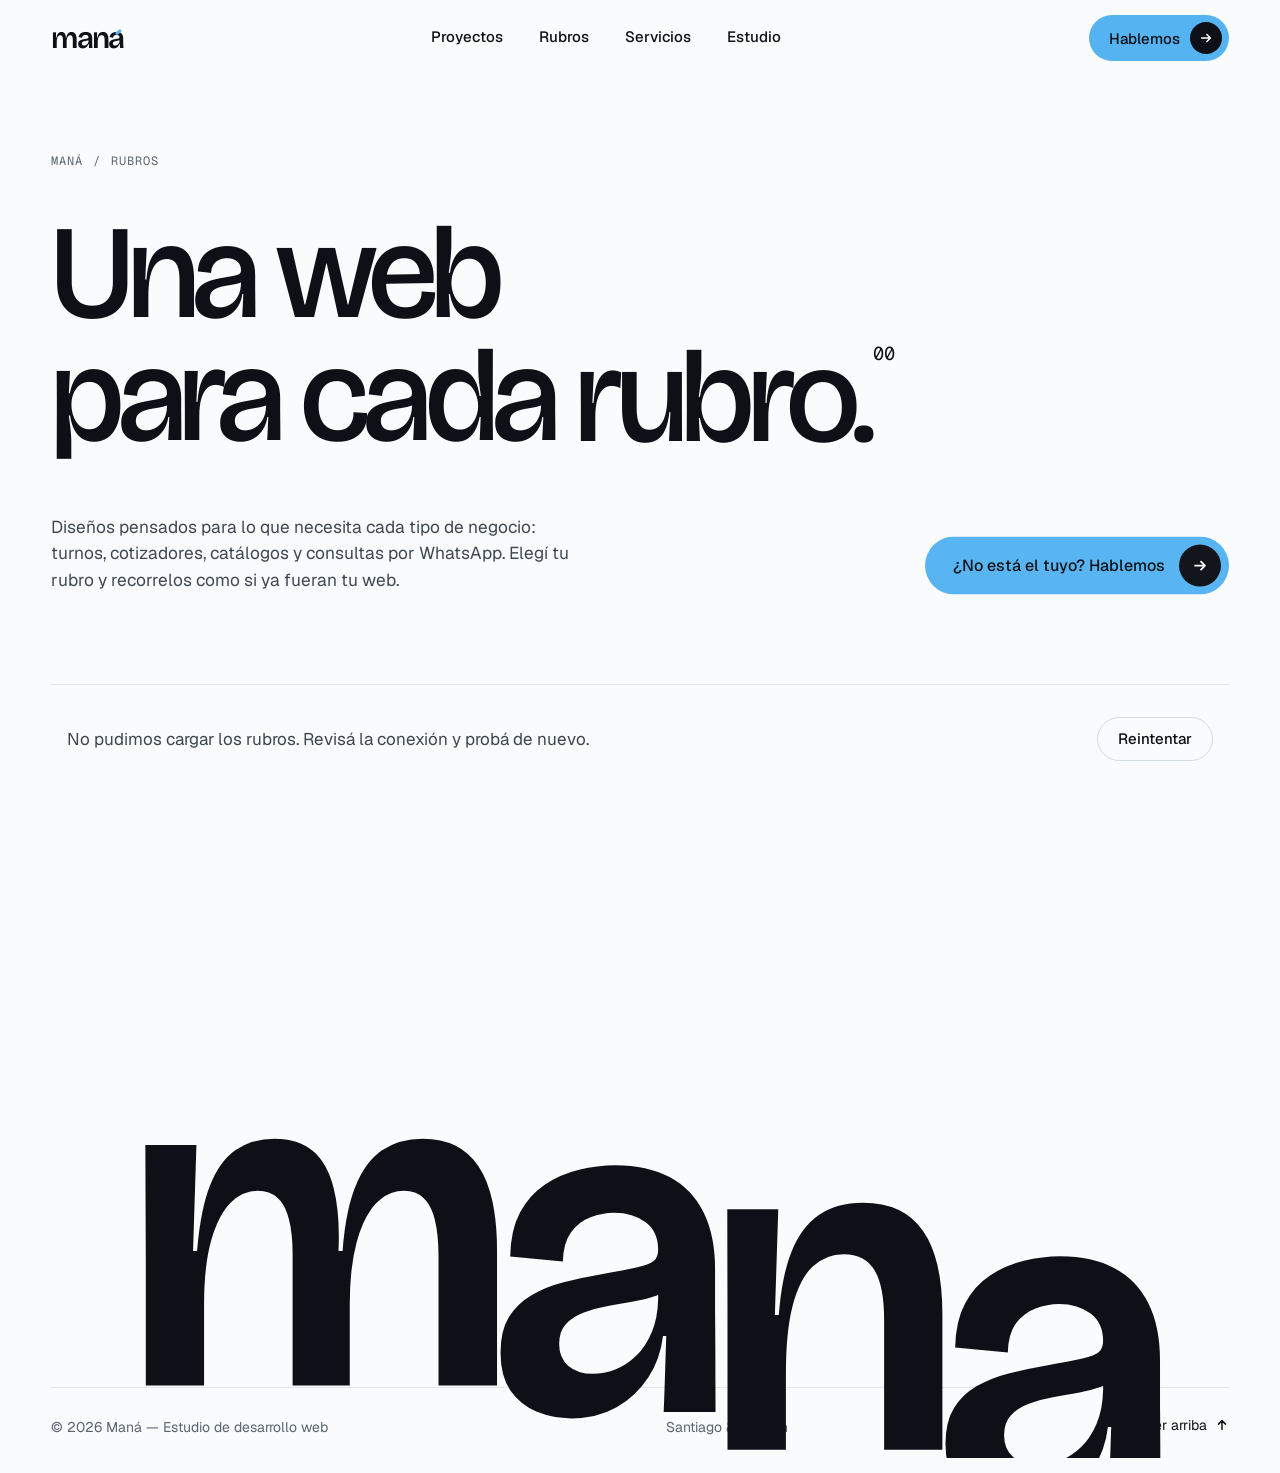
==== rubros/index.html @ 5ac05312 "Rubros: los diseños de Radar por rubro, en la home y con un link para cada cliente La sección Rubros" ====
<!DOCTYPE html>
<html lang="es">
<head>
<meta charset="utf-8">
<meta name="viewport" content="width=device-width, initial-scale=1">
<title>Una web para cada rubro — Maná</title>
<meta name="description" content="Diseños de web pensados para cada tipo de negocio: elegí tu rubro y recorrelos como si ya fueran tu web.">
<meta name="theme-color" content="#FAFBFC">
<meta property="og:title" content="Una web para cada rubro — Maná">
<meta property="og:description" content="Diseños pensados para cada tipo de negocio. Elegí tu rubro y recorrelos como si ya fueran tu web.">
<meta property="og:type" content="website">
<meta property="og:locale" content="es_AR">
<link rel="icon" href="/favicon.svg" type="image/svg+xml">
<link rel="preload" href="/assets/fonts/bricolage-grotesque-latin.woff2" as="font" type="font/woff2" crossorigin>
<link rel="preload" href="/assets/fonts/geist-latin.woff2" as="font" type="font/woff2" crossorigin>
<link rel="preconnect" href="https://radar-panel-sandy.vercel.app" crossorigin>
<link rel="stylesheet" href="/assets/css/styles.css">
<script src="/assets/js/gsap.min.js" defer></script>
<script src="/assets/js/ScrollTrigger.min.js" defer></script>
<script src="/assets/js/motion.min.js" defer></script>
<script src="/assets/js/main.js" defer></script>
<script type="module" src="/assets/js/rubros.js"></script>
</head>
<body>
<div id="top" class="mana" data-mana-root="" style="--mana: #56B3F2; position: relative; background: #FAFBFC; color: #0D1117; font-family: 'Geist', ui-sans-serif, system-ui, -apple-system, 'Segoe UI', sans-serif; overflow-x: clip">

<header style="position: sticky; top: 0; z-index: 40; background: rgba(250, 251, 252, 0.84); backdrop-filter: saturate(1.6) blur(16px); -webkit-backdrop-filter: saturate(1.6) blur(16px)">
<div class="wrap" style="display: flex; align-items: center; justify-content: space-between; gap: 24px; height: 76px">
<a href="/" aria-label="Maná, ir al inicio" data-g="nav" class="d" style="display: inline-block; font-size: 30px; font-weight: 600; letter-spacing: -0.055em; line-height: 1">man<span class="acc-a">a<span class="acc" data-g="acc" aria-hidden="true"></span></span></a>
<nav aria-label="Principal" class="nav-links" data-g="nav" style="font-size: 15px; font-weight: 500">
<a class="ulink" href="/#proyectos">Proyectos</a>
<a class="ulink" href="/rubros/" aria-current="page">Rubros</a>
<a class="ulink" href="/#servicios">Servicios</a>
<a class="ulink" href="/#estudio">Estudio</a>
</nav>
<a href="/#contacto" class="btn" data-g="nav" style="display: inline-flex; align-items: center; gap: 10px; height: 46px; padding: 0 7px 0 20px; border-radius: 999px; background: var(--mana); color: #0D1117; font-size: 15px; font-weight: 500">Hablemos<span class="bi" style="width: 32px; height: 32px; border-radius: 50%; background: #0D1117; color: #FFFFFF; display: grid; place-items: center"><svg width="14" height="14" viewBox="0 0 16 16" fill="none" aria-hidden="true"><path d="M3 8h10M9 4l4 4-4 4" stroke="currentColor" stroke-width="1.7" stroke-linecap="round" stroke-linejoin="round"></path></svg></span></a>
</div>
<div class="progress" data-m="progress" style="position: absolute; left: 0; right: 0; bottom: 0; height: 2px; background: var(--mana)"></div>
</header>

<main>

<section class="wrap rh" data-rubros="index" style="padding-bottom: clamp(96px, 11vw, 176px)">
<div class="rh-top mono" data-g="fade">
<p class="crumbs"><a href="/">Maná</a><span aria-hidden="true">/</span><span>Rubros</span></p>
<span data-rubros-total></span>
</div>
<h1 class="d rh-title">
<span class="rh-line"><span class="mask"><span data-g="word" style="display: inline-block">Una</span></span> <span class="mask"><span data-g="word" style="display: inline-block">web</span></span></span>
<span class="rh-line"><span class="mask"><span data-g="word" style="display: inline-block">para</span></span> <span class="mask"><span data-g="word" style="display: inline-block">cada</span></span> <span class="mask"><span data-g="word" style="display: inline-block">rubro.<sup class="mono" data-rubros-count style="font-size: 0.14em; letter-spacing: 0; font-weight: 400; vertical-align: top; margin-left: 0.2em; position: relative; top: 0.5em">00</sup></span></span></span>
</h1>
<div class="rh-foot">
<p class="rh-lead" data-g="fade">Diseños pensados para lo que necesita cada tipo de negocio: turnos, cotizadores, catálogos y consultas por WhatsApp. Elegí tu rubro y recorrelos como si ya fueran tu web.</p>
<div class="rh-ctas" data-g="fade">
<a href="/#contacto" class="btn" data-m="magnet" style="display: inline-flex; align-items: center; gap: 14px; height: 58px; padding: 0 8px 0 28px; border-radius: 999px; background: var(--mana); color: #0D1117; font-size: 16px; font-weight: 500">¿No está el tuyo? Hablemos<span class="bi" style="width: 42px; height: 42px; border-radius: 50%; background: #0D1117; color: #FFFFFF; display: grid; place-items: center"><svg width="16" height="16" viewBox="0 0 16 16" fill="none" aria-hidden="true"><path d="M3 8h10M9 4l4 4-4 4" stroke="currentColor" stroke-width="1.7" stroke-linecap="round" stroke-linejoin="round"></path></svg></span></a>
</div>
</div>
<div data-rubros-groups style="margin-top: clamp(64px, 7vw, 112px)">
<ol class="rb-list">
<li class="rb-skel" aria-hidden="true"></li>
<li class="rb-skel" aria-hidden="true"></li>
<li class="rb-skel" aria-hidden="true"></li>
</ol>
</div>
<noscript><p style="margin: 24px 0 0; color: #3D4550">Activá JavaScript para ver los diseños por rubro.</p></noscript>
</section>

</main>

<footer style="padding-top: clamp(40px, 5vw, 80px)">
<div class="wrap">
<div data-g="foot" aria-hidden="true" class="d" style="display: flex; justify-content: center; font-size: clamp(120px, 36vw, 560px); font-weight: 600; line-height: 0.78; letter-spacing: -0.05em; color: #0D1117">
<span class="mask"><span data-g="fl" style="display: inline-block">m</span></span>
<span class="mask"><span data-g="fl" style="display: inline-block">a</span></span>
<span class="mask"><span data-g="fl" style="display: inline-block">n</span></span>
<span class="mask"><span data-g="fl" class="acc-a">a<span class="acc" data-g="facc"></span></span></span>
</div>
<div style="display: flex; flex-wrap: wrap; align-items: center; justify-content: space-between; gap: 16px 32px; margin-top: clamp(20px, 2.4vw, 36px); padding: 28px 0 36px; border-top: 1px solid #E3E7EC; font-size: 14px; color: #5A6472">
<span>© 2026 Maná — Estudio de desarrollo web</span>
<span>Santiago &amp; Damián</span>
<a href="#top" class="ulink" style="display: inline-flex; align-items: center; gap: 8px; color: #0D1117">Volver arriba<svg width="14" height="14" viewBox="0 0 16 16" fill="none" aria-hidden="true"><path d="M8 13V3M4 7l4-4 4 4" stroke="currentColor" stroke-width="1.7" stroke-linecap="round" stroke-linejoin="round"></path></svg></a>
</div>
</div>
</footer>

<div class="cursor" data-m="cursor" aria-hidden="true"><div class="blob" data-m="blob"><span class="mono cursor-label" data-m="cursor-label" style="font-size: 12px; font-weight: 500; letter-spacing: 0.08em; text-transform: uppercase; color: #0D1117">Ver</span></div></div>

</div>
</body>
</html>
---- assets/css/styles.css ----
/* ---------- Fonts (latin subsets, self-hosted) ---------- */
@font-face {
  font-family: 'Bricolage Grotesque';
  font-style: normal;
  font-weight: 400 700;
  font-stretch: 100%;
  font-display: swap;
  src: url("/assets/fonts/bricolage-grotesque-latin.woff2") format('woff2');
  unicode-range: U+0000-00FF, U+0131, U+0152-0153, U+02BB-02BC, U+02C6, U+02DA, U+02DC, U+0304, U+0308, U+0329, U+2000-206F, U+20AC, U+2122, U+2191, U+2193, U+2212, U+2215, U+FEFF, U+FFFD;
}
@font-face {
  font-family: 'Geist';
  font-style: normal;
  font-weight: 400 600;
  font-display: swap;
  src: url("/assets/fonts/geist-latin.woff2") format('woff2');
  unicode-range: U+0000-00FF, U+0131, U+0152-0153, U+02BB-02BC, U+02C6, U+02DA, U+02DC, U+0304, U+0308, U+0329, U+2000-206F, U+20AC, U+2122, U+2191, U+2193, U+2212, U+2215, U+FEFF, U+FFFD;
}
@font-face {
  font-family: 'Geist Mono';
  font-style: normal;
  font-weight: 400 500;
  font-display: swap;
  src: url("/assets/fonts/geist-mono-latin.woff2") format('woff2');
  unicode-range: U+0000-00FF, U+0131, U+0152-0153, U+02BB-02BC, U+02C6, U+02DA, U+02DC, U+0304, U+0308, U+0329, U+2000-206F, U+20AC, U+2122, U+2191, U+2193, U+2212, U+2215, U+FEFF, U+FFFD;
}

/* ---------- Base ---------- */
html{scroll-behavior:smooth;scroll-padding-top:76px}
body{margin:0;background:#FAFBFC}
.mana{-webkit-font-smoothing:antialiased;-moz-osx-font-smoothing:grayscale;text-rendering:optimizeLegibility}
.mana *{box-sizing:border-box}
.mana ::selection{background:var(--mana);color:#0D1117}
a{color:#0D1117;text-decoration:none}
a:hover{color:#0D1117}
.mana a:focus-visible,.mana button:focus-visible{outline:2px solid #0D1117;outline-offset:4px;border-radius:6px}
.d{font-family:"Bricolage Grotesque",ui-sans-serif,system-ui,-apple-system,"Segoe UI",sans-serif;font-optical-sizing:auto}
.mono{font-family:"Geist Mono",ui-monospace,SFMono-Regular,Menlo,Consolas,monospace}
.wrap{width:100%;max-width:1360px;margin-inline:auto;padding-inline:clamp(20px,4vw,56px)}
.mask{display:inline-block;overflow:hidden;vertical-align:top;padding:.12em .04em .22em;margin:-.12em -.04em -.22em}
.acc-a{position:relative;display:inline-block}
.acc{position:absolute;left:.2em;top:.07em;width:.11em;height:.24em;border-radius:.05em;background:var(--mana);transform:rotate(38deg);transform-origin:50% 100%}
.nav-links{display:flex;align-items:center;gap:36px}
.ulink{background-image:linear-gradient(currentColor,currentColor);background-size:0% 1px;background-position:0 100%;background-repeat:no-repeat;padding-bottom:3px;transition:background-size .6s cubic-bezier(.16,1,.3,1)}
.ulink:hover{background-size:100% 1px}
.btn .bi{transition:transform .6s cubic-bezier(.16,1,.3,1)}
.btn:hover .bi{transform:rotate(-45deg)}
.work{display:grid;grid-template-columns:minmax(0,1fr);gap:64px 32px;align-items:start}
.ar-wide{aspect-ratio:4/3}
.ar-43{aspect-ratio:4/3}
.ar-45{aspect-ratio:4/5}
.card .arrow{transition:background-color .35s ease,border-color .35s ease}
.card:hover .arrow{background:var(--mana);border-color:var(--mana)}
.svc{transition:background-color .45s ease}
.svc:hover{background:color-mix(in oklch,var(--mana) 12%,#FFFFFF)}
.cursor{position:fixed;left:0;top:0;width:0;height:0;z-index:60;pointer-events:none;opacity:0}
.blob{position:absolute;left:-44px;top:-44px;width:88px;height:88px;border-radius:50%;background:var(--mana);display:grid;place-items:center;transform:scale(.16)}
.cursor-label{opacity:0}
.progress{transform:scaleX(0);transform-origin:0 50%}
.tilt-wrap{perspective:1100px}

/* ---------- Projects carousel ---------- */
.reel{--h:clamp(220px,26vw,380px);--gap:clamp(16px,2vw,28px);--edge:clamp(20px,4vw,56px);position:relative;overflow-x:auto;overscroll-behavior-x:contain;scroll-snap-type:x mandatory;scrollbar-width:none;-webkit-overflow-scrolling:touch}
.reel::-webkit-scrollbar{display:none}
.reel-track{display:flex;gap:var(--gap);width:max-content;padding-inline:var(--edge)}
.reel-item{flex:none;display:block;width:calc(var(--h) * 4 / 3);color:#0D1117;scroll-snap-align:start;scroll-margin-inline:var(--edge);-webkit-user-drag:none;user-select:none}
.reel-item[data-tall]{width:calc(var(--h) * 4 / 5)}
.reel-media{position:relative;overflow:hidden;height:var(--h);width:100%;border-radius:18px;container-type:inline-size}
.reel.is-live{overflow:hidden;scroll-snap-type:none;cursor:grab;touch-action:pan-y;-webkit-mask-image:linear-gradient(90deg,transparent 0,#000 var(--edge),#000 calc(100% - var(--edge)),transparent 100%);mask-image:linear-gradient(90deg,transparent 0,#000 var(--edge),#000 calc(100% - var(--edge)),transparent 100%)}
.reel.is-live .reel-track{padding-inline:0;will-change:transform}
.reel.is-dragging{cursor:grabbing}
.reel.is-dragging .reel-item{pointer-events:none}
.reel-btn{flex:none;width:48px;height:48px;padding:0;border-radius:50%;border:1px solid #D5DBE2;background:transparent;color:#0D1117;display:grid;place-items:center;cursor:pointer;transition:background-color .35s ease,border-color .35s ease}
.reel-btn:hover{background:var(--mana);border-color:var(--mana)}

/* ---------- Rubros: shared ---------- */
.lbl{margin:0;font-size:12px;letter-spacing:.08em;text-transform:uppercase;color:#5A6472}
.pill-btn{display:inline-flex;align-items:center;justify-content:center;gap:10px;height:44px;padding:0 20px;border-radius:999px;border:1px solid #D5DBE2;background:transparent;color:#0D1117;font:500 15px/1 'Geist',ui-sans-serif,system-ui,sans-serif;cursor:pointer;transition:background-color .35s ease,border-color .35s ease}
.pill-btn:hover{background:var(--mana);border-color:var(--mana)}
.sk{display:inline-block;height:.78em;border-radius:.14em;vertical-align:middle;background:linear-gradient(90deg,#EDF0F4 0,#F7F8FA 50%,#EDF0F4 100%);background-size:200% 100%;animation:shimmer 1.4s linear infinite}
@keyframes shimmer{to{background-position:-200% 0}}
@keyframes spin{to{transform:rotate(360deg)}}
@keyframes blink{50%{opacity:.35}}

/* Mini mockup of a template, drawn in its colors */
.mk{position:relative;container-type:inline-size;aspect-ratio:4/3;overflow:hidden;border-radius:14px;background:color-mix(in oklch,var(--mk-c) 18%,#FFFFFF)}
.mk s,.mk em,.mk u,.mk i,.mk b{display:block;text-decoration:none;font-style:normal}
.mk-win{position:absolute;left:7%;right:7%;top:9%;bottom:0;display:flex;flex-direction:column;overflow:hidden;background:#FFFFFF;border-radius:2.4cqw 2.4cqw 0 0;box-shadow:0 3cqw 8cqw -3cqw rgba(13,17,23,.28)}
.mk-bar{flex:none;display:flex;align-items:center;gap:1.1cqw;height:5cqw;padding:0 2.6cqw;border-bottom:1px solid #EEF1F4}
.mk-bar i{width:1.2cqw;height:1.2cqw;border-radius:50%;background:#E3E7EC}
.mk-nav{flex:none;display:flex;align-items:center;gap:2.2cqw;padding:2.4cqw 4cqw}
.mk-nav b{width:3cqw;height:3cqw;border-radius:.8cqw;background:var(--mk-c)}
.mk-nav s{width:6cqw;height:.9cqw;border-radius:1cqw;background:#E3E7EC}
.mk-nav b+s{margin-left:auto}
.mk-nav em{width:10cqw;height:3.4cqw;border-radius:3cqw;background:var(--mk-k)}
.mk-hero{position:relative;flex:1;min-height:0;display:flex;flex-direction:column;justify-content:center;gap:1.6cqw;margin:0 4cqw;padding:4cqw;border-radius:2cqw;overflow:hidden}
.mk-hero strong{display:-webkit-box;-webkit-line-clamp:2;-webkit-box-orient:vertical;overflow:hidden;max-width:88%;font-size:6.2cqw;line-height:1;font-weight:500;letter-spacing:-.045em}
.mk-hero u{width:9cqw;height:.9cqw;border-radius:1cqw;background:var(--mk-c)}
.mk-hero s{width:70%;height:.9cqw;border-radius:1cqw;background:#E6EAEF}
.mk-hero s.w6{width:52%}
.mk-hero em{width:16cqw;height:3.8cqw;margin-top:1cqw;border-radius:3cqw;background:var(--mk-c)}
.mk-split{flex-direction:row;align-items:stretch;gap:3cqw;padding:0 0 3cqw}
.mk-split .mk-copy{flex:1.1;display:flex;flex-direction:column;justify-content:center;gap:1.6cqw;min-width:0}
.mk-split strong{color:#0D1117;max-width:100%}
.mk-pic{position:relative;flex:1;overflow:hidden;border-radius:1.6cqw;background:linear-gradient(160deg,color-mix(in oklch,var(--mk-c) 50%,#FFFFFF),var(--mk-c))}
.mk-pic i{position:absolute;bottom:0;border-radius:.6cqw .6cqw 0 0;background:rgba(255,255,255,.38)}
.mk-pic i:nth-child(1){left:12%;width:26%;height:55%}
.mk-pic i:nth-child(2){left:44%;width:30%;height:78%;background:rgba(255,255,255,.55)}
.mk-pic i:nth-child(3){left:auto;right:12%;top:14%;bottom:auto;width:5cqw;height:5cqw;border-radius:50%;background:#FFFFFF}
.mk-bold{align-items:center;text-align:center;background:var(--mk-c);color:var(--mk-on)}
.mk-bold u{background:var(--mk-on);opacity:.45}
.mk-pills{display:flex;gap:1.4cqw}
.mk-bold .mk-pills em{background:var(--mk-on)}
.mk-bold .mk-pills em.ghost{background:transparent;box-shadow:inset 0 0 0 .3cqw var(--mk-on);opacity:.6}
.mk-dark{background:var(--mk-k);color:#FFFFFF}
.mk-dark s{background:rgba(255,255,255,.2)}
.mk-dark .mk-orb{position:absolute;right:-8%;top:-34%;width:46%;aspect-ratio:1/1;border-radius:50%;border:1.6cqw solid var(--mk-c);opacity:.75;background:transparent}
.mk-row{flex:none;display:grid;grid-template-columns:repeat(3,minmax(0,1fr));gap:2cqw;height:13cqw;padding:2.6cqw 4cqw 0}
.mk-row span{border-radius:1.4cqw 1.4cqw 0 0;background:#F1F3F6}
.mk-cards span{background:color-mix(in oklch,var(--mk-c) 14%,#FFFFFF)}

/* Rubro rows (home, /rubros/ and "otros rubros") */
.rb-head{display:flex;flex-wrap:wrap;justify-content:space-between;align-items:flex-end;gap:28px 48px;margin-bottom:clamp(40px,5vw,72px)}
.chips{display:flex;flex-wrap:wrap;gap:10px}
.chips[hidden]{display:none}
.chip{display:inline-flex;align-items:center;gap:10px;height:40px;padding:0 7px 0 16px;border-radius:999px;border:1px solid #D5DBE2;background:transparent;color:#0D1117;font:500 14px/1 'Geist',ui-sans-serif,system-ui,sans-serif;cursor:pointer;transition:background-color .35s ease,border-color .35s ease,color .35s ease}
.chip span{display:grid;place-items:center;min-width:26px;height:26px;padding:0 7px;border-radius:999px;background:#EDF0F4;font-size:11px;transition:background-color .35s ease}
.chip:hover{border-color:#0D1117}
.chip[aria-pressed="true"]{background:#0D1117;border-color:#0D1117;color:#FFFFFF}
.chip[aria-pressed="true"] span{background:var(--mana);color:#0D1117}
.rb-list{list-style:none;margin:0;padding:0;border-bottom:1px solid #E3E7EC}
.rb-item{border-top:1px solid #E3E7EC}
.rb-row{position:relative;isolation:isolate;display:grid;grid-template-columns:56px minmax(0,1fr) auto auto 48px;align-items:center;gap:8px 28px;padding:clamp(22px,2.6vw,34px) 16px;color:#0D1117}
.rb-row::before{content:"";position:absolute;inset:0;z-index:-1;background:color-mix(in oklch,var(--rb-c,var(--mana)) 13%,#FFFFFF);transform:scaleY(0);transform-origin:50% 100%;transition:transform .6s cubic-bezier(.16,1,.3,1)}
.rb-row:hover::before,.rb-row:focus-visible::before{transform:scaleY(1)}
.rb-num{align-self:start;padding-top:.7em;font-size:13px;color:#5A6472}
.rb-main{display:flex;flex-direction:column;gap:10px;min-width:0}
.rb-name{display:block;font-size:clamp(28px,4.2vw,60px);line-height:1;font-weight:500;letter-spacing:-.045em;text-wrap:balance}
.rb-cat{font-size:11px;letter-spacing:.08em;text-transform:uppercase;color:#5A6472}
.rb-dots{display:flex;padding-left:6px}
.rb-dots i{width:20px;height:20px;margin-left:-6px;border-radius:50%;border:2px solid #FAFBFC}
.rb-count{font-size:12px;letter-spacing:.06em;text-transform:uppercase;color:#5A6472;white-space:nowrap}
.rb-arrow,.pl-card .arrow{flex:none;width:48px;height:48px;border-radius:50%;border:1px solid #D5DBE2;display:grid;place-items:center;color:#0D1117;transition:background-color .35s ease,border-color .35s ease}
.rb-row:hover .rb-arrow,.pl-card:hover .arrow{background:var(--mana);border-color:var(--mana)}
.rb-strip{display:none}
.rb-skel{position:relative;height:clamp(96px,9vw,128px);border-top:1px solid #E3E7EC}
.rb-skel::after{content:"";position:absolute;left:72px;top:50%;width:min(52%,520px);height:clamp(24px,3vw,44px);transform:translateY(-50%);border-radius:10px;background:linear-gradient(90deg,#EDF0F4 0,#F7F8FA 50%,#EDF0F4 100%);background-size:200% 100%;animation:shimmer 1.4s linear infinite}
.rb-error{display:flex;flex-wrap:wrap;align-items:center;justify-content:space-between;gap:16px;padding:32px 16px;border-top:1px solid #E3E7EC;font-size:17px;color:#3D4550}
.rb-error p,.rb-empty{margin:0}
.rb-foot{display:flex;flex-wrap:wrap;justify-content:space-between;align-items:center;gap:16px 32px;margin-top:28px;font-size:16px;color:#3D4550}
.rb-foot[hidden],.rb-more[hidden]{display:none}
.rb-group+.rb-group{margin-top:clamp(56px,6vw,96px)}
.rb-group .rb-cat{display:none}
.rb-group-head{display:flex;justify-content:space-between;gap:16px;padding-bottom:16px;font-size:12px;letter-spacing:.08em;text-transform:uppercase;color:#5A6472}
.rb-float{position:fixed;left:0;top:0;z-index:55;width:320px;height:240px;pointer-events:none;will-change:transform}
.rb-fan{position:relative;width:100%;height:100%}
.rb-card{position:absolute;inset:0;width:100%;border-radius:16px;box-shadow:0 30px 60px -24px rgba(13,17,23,.38)}

/* Rubro page: hero */
.rh{padding-top:clamp(36px,6vw,96px);padding-bottom:clamp(56px,7vw,104px)}
.rh-top{display:flex;flex-wrap:wrap;justify-content:space-between;gap:12px 24px;font-size:12px;letter-spacing:.08em;text-transform:uppercase;color:#5A6472}
.crumbs{display:flex;align-items:center;gap:10px;margin:0}
.crumbs a{color:#5A6472;transition:color .3s ease}
.crumbs a:hover{color:#0D1117}
.rh-for{display:inline-flex;align-items:center;gap:10px;height:34px;margin:clamp(24px,3vw,40px) 0 0;padding:0 14px;border-radius:999px;background:#0D1117;color:#FFFFFF;font-size:12px;letter-spacing:.08em;text-transform:uppercase}
.rh-for[hidden]{display:none}
.rh-for i{width:7px;height:7px;border-radius:50%;background:var(--mana)}
.rh-title{margin:clamp(24px,3.4vw,48px) 0 0;font-size:clamp(44px,10.4vw,156px);line-height:.92;letter-spacing:-.05em;font-weight:500;color:#0D1117}
.rh-title.is-long{font-size:clamp(40px,7.4vw,116px)}
.rh-line{display:block}
.rh-title .w{display:inline-block}
.rh-foot{display:flex;flex-wrap:wrap;justify-content:space-between;align-items:flex-end;gap:32px 48px;margin-top:clamp(32px,4.4vw,64px)}
.rh-lead{margin:0;max-width:520px;font-size:clamp(17px,1.35vw,19px);line-height:1.55;color:#3D4550;text-wrap:pretty}
.rh-ctas{display:flex;flex-wrap:wrap;align-items:center;gap:16px 28px}
.rh-ctas [hidden]{display:none!important}
.share-btn{display:inline-flex;align-items:center;gap:8px;padding:0;border:0;background:none;color:#0D1117;font:500 16px/1.2 'Geist',ui-sans-serif,system-ui,sans-serif;cursor:pointer}

/* Rubro page: live designs */
.pl-grid{display:grid;grid-template-columns:minmax(0,1fr);gap:clamp(56px,6vw,96px) clamp(24px,3vw,40px)}
.pl-card{display:block;color:#0D1117}
.pl-shot{position:relative;isolation:isolate;overflow:hidden;aspect-ratio:16/10;border-radius:20px;background:color-mix(in oklch,var(--mk-c) 16%,#FFFFFF)}
.pl-wide .pl-shot{aspect-ratio:16/9}
.pl-media{position:absolute;inset:0}
.pl-skel{position:absolute;inset:0;aspect-ratio:auto;border-radius:0;transition:opacity .6s ease}
.pl-skel .mk-win{left:12%;right:12%;top:12%}
.pl-frame{position:absolute;left:0;top:0;border:0;background:#FFFFFF;transform-origin:0 0;pointer-events:none;opacity:0;transition:opacity .9s cubic-bezier(.16,1,.3,1)}
.pl-shot.is-ready .pl-frame{opacity:1}
.pl-shot.is-ready .pl-skel{opacity:0}
.pl-info{display:flex;align-items:flex-start;justify-content:space-between;gap:16px;padding-top:22px}
.pl-text{display:flex;flex-direction:column;gap:8px;min-width:0}
.pl-num{display:flex;flex-wrap:wrap;align-items:center;gap:6px 16px;font-size:12px;letter-spacing:.06em;color:#5A6472}
.pl-badge{display:inline-flex;align-items:center;gap:7px;text-transform:uppercase;font-size:11px;letter-spacing:.08em;opacity:0;transition:opacity .5s ease}
.pl-badge i{width:6px;height:6px;border-radius:50%;background:#16A34A;animation:blink 1.6s ease-in-out infinite}
.pl-card:has(.is-ready) .pl-badge{opacity:1}
.pl-title{margin:0;font-size:clamp(28px,2.8vw,40px);line-height:1.04;font-weight:500;letter-spacing:-.035em}
.pl-detail{margin:0;max-width:540px;font-size:16px;line-height:1.55;color:#3D4550;text-wrap:pretty}
.pl-for{margin:2px 0 0;font-size:11px;letter-spacing:.06em;text-transform:uppercase;color:#5A6472}
.pl-side{flex:none;display:flex;align-items:center;gap:16px}
.pl-sw{display:flex;padding-left:5px}
.pl-sw i{width:18px;height:18px;margin-left:-5px;border-radius:50%;border:2px solid #FAFBFC}
.pl-skeleton{aspect-ratio:16/10;border-radius:20px;background:linear-gradient(90deg,#EDF0F4 0,#F7F8FA 50%,#EDF0F4 100%);background-size:200% 100%;animation:shimmer 1.4s linear infinite}

/* Rubro page: what every design brings */
.bn{display:grid;grid-template-columns:repeat(auto-fit,minmax(min(250px,100%),1fr));gap:0 clamp(24px,3vw,40px);border-top:1px solid #E3E7EC}
.bn-item{display:flex;flex-direction:column;gap:12px;padding:32px 0;border-bottom:1px solid #E3E7EC}
.bn-item h3{margin:0;font-size:clamp(22px,1.9vw,28px);line-height:1.1;font-weight:500;letter-spacing:-.03em}
.bn-item p{margin:0;font-size:16px;line-height:1.55;color:#3D4550;text-wrap:pretty}

/* Viewer */
html.vw-lock{overflow:hidden}
.vw{position:fixed;inset:0;z-index:50;display:flex;flex-direction:column;background:#FAFBFC}
.vw[hidden]{display:none}
.vw-bar{flex:none;display:flex;align-items:center;gap:12px 16px;height:68px;padding:0 clamp(12px,2vw,24px);border-bottom:1px solid #E3E7EC;background:#FAFBFC}
.vw-btn{flex:none;width:44px;height:44px;padding:0;border-radius:50%;border:1px solid #D5DBE2;background:transparent;color:#0D1117;display:grid;place-items:center;cursor:pointer;transition:background-color .35s ease,border-color .35s ease}
.vw-btn:hover{background:var(--mana);border-color:var(--mana)}
.vw-btn[hidden]{display:none}
.vw-title{display:flex;flex-direction:column;gap:3px;min-width:0;margin-right:auto}
.vw-title .mono{font-size:11px;letter-spacing:.08em;color:#5A6472}
.vw-title strong{overflow:hidden;font-size:20px;font-weight:500;letter-spacing:-.03em;white-space:nowrap;text-overflow:ellipsis}
.vw-devices{flex:none;display:flex;padding:4px;border-radius:999px;background:#EDF0F4}
.vw-devices button{display:inline-flex;align-items:center;gap:8px;height:36px;padding:0 14px;border:0;border-radius:999px;background:transparent;color:#5A6472;font:500 14px/1 'Geist',ui-sans-serif,system-ui,sans-serif;cursor:pointer;transition:background-color .3s ease,color .3s ease,box-shadow .3s ease}
.vw-devices button[aria-pressed="true"]{background:#FFFFFF;color:#0D1117;box-shadow:0 1px 3px rgba(13,17,23,.14)}
.vw-nav{flex:none;display:flex;gap:8px}
.vw-cta{flex:none;display:inline-flex;align-items:center;gap:10px;height:44px;padding:0 6px 0 18px;border-radius:999px;background:var(--mana);color:#0D1117;font-size:15px;font-weight:500;white-space:nowrap}
.vw-cta .bi{width:32px;height:32px;border-radius:50%;background:#0D1117;color:#FFFFFF;display:grid;place-items:center}
.vw-stage{position:relative;flex:1;min-height:0;display:grid;place-items:center;overflow:hidden;background:#EDF0F4}
.vw-device{position:relative;width:100%;height:100%;overflow:hidden;background:#FFFFFF;transition:width .7s cubic-bezier(.16,1,.3,1),height .7s cubic-bezier(.16,1,.3,1),border-radius .7s cubic-bezier(.16,1,.3,1),box-shadow .7s ease}
.vw[data-device="mobile"] .vw-device{width:390px;height:min(844px,calc(100% - 56px));border-radius:42px;box-shadow:0 0 0 10px #0D1117,0 40px 80px -30px rgba(13,17,23,.5)}
.vw-device iframe{display:block;width:100%;height:100%;border:0;opacity:0;transition:opacity .5s ease}
.vw.is-ready .vw-device iframe{opacity:1}
.vw-loading{position:absolute;inset:0;display:flex;align-items:center;justify-content:center;gap:12px;font-size:12px;letter-spacing:.08em;text-transform:uppercase;color:#5A6472;pointer-events:none}
.vw-loading[hidden]{display:none}
.vw-spin{width:18px;height:18px;border-radius:50%;border:2px solid #D5DBE2;border-top-color:#0D1117;animation:spin .8s linear infinite}
.vw-toast{position:absolute;left:50%;bottom:24px;z-index:2;display:flex;align-items:flex-start;gap:12px;width:min(560px,calc(100% - 32px));padding:16px 18px;border-radius:18px;background:#0D1117;color:#FFFFFF;font-size:15px;line-height:1.45;box-shadow:0 24px 50px -20px rgba(13,17,23,.6);opacity:0;transform:translate(-50%,20px);pointer-events:none;transition:opacity .4s ease,transform .55s cubic-bezier(.16,1,.3,1)}
.vw-toast.is-on{opacity:1;transform:translate(-50%,0)}
.vw-toast strong{display:block;font-weight:500}
.vw-toast q{display:block;margin-top:6px;color:#C9D1DA}
.vw-toast-dot{flex:none;width:8px;height:8px;margin-top:7px;border-radius:50%;background:#25D366}

@media (max-width:760px){.nav-links{display:none}.reel-hint{display:none}}
@media (max-width:760px),(hover:none){
.rb-row{grid-template-columns:32px minmax(0,1fr) 44px;gap:8px 14px;padding-inline:4px}
.rb-dots,.rb-count{display:none}
.rb-arrow{width:44px;height:44px}
.rb-strip{grid-column:2/-1;display:flex;gap:10px;margin-top:10px;overflow-x:auto;scrollbar-width:none}
.rb-strip::-webkit-scrollbar{display:none}
.rb-mini{flex:none;width:136px;border-radius:10px}
}
@media (max-width:760px){
.chips{flex-wrap:nowrap;overflow-x:auto;scrollbar-width:none;margin-inline:calc(-1 * clamp(20px,4vw,56px));padding-inline:clamp(20px,4vw,56px)}
.chips::-webkit-scrollbar{display:none}
.chip{flex:none}
.vw-devices{display:none}
.vw[data-device] .vw-device{width:100%;height:100%;border-radius:0;box-shadow:none}
.vw-title strong{font-size:17px}
}
@media (max-width:480px){.vw-cta{display:none}}
@media (max-width:600px){.pl-shot,.pl-wide .pl-shot{aspect-ratio:4/5}.pl-side .pl-sw{display:none}}
@media (min-width:900px){.pl-grid{grid-template-columns:repeat(2,minmax(0,1fr))}.pl-wide{grid-column:1/-1}}
@media (min-width:900px){
.work{grid-template-columns:repeat(12,minmax(0,1fr));gap:112px 40px}
.c12{grid-column:span 12}
.c7{grid-column:span 7}
.c5{grid-column:span 5}
.lower{margin-top:180px}
.ar-wide{aspect-ratio:2/1}
}
@media (prefers-reduced-motion:reduce){html{scroll-behavior:auto}.ulink,.btn .bi,.svc,.card .arrow,.reel-btn,.rb-row::before,.rb-arrow,.pl-card .arrow,.chip,.vw-device,.vw-toast{transition:none}.sk,.rb-skel::after,.pl-skeleton,.pl-badge i{animation:none}}
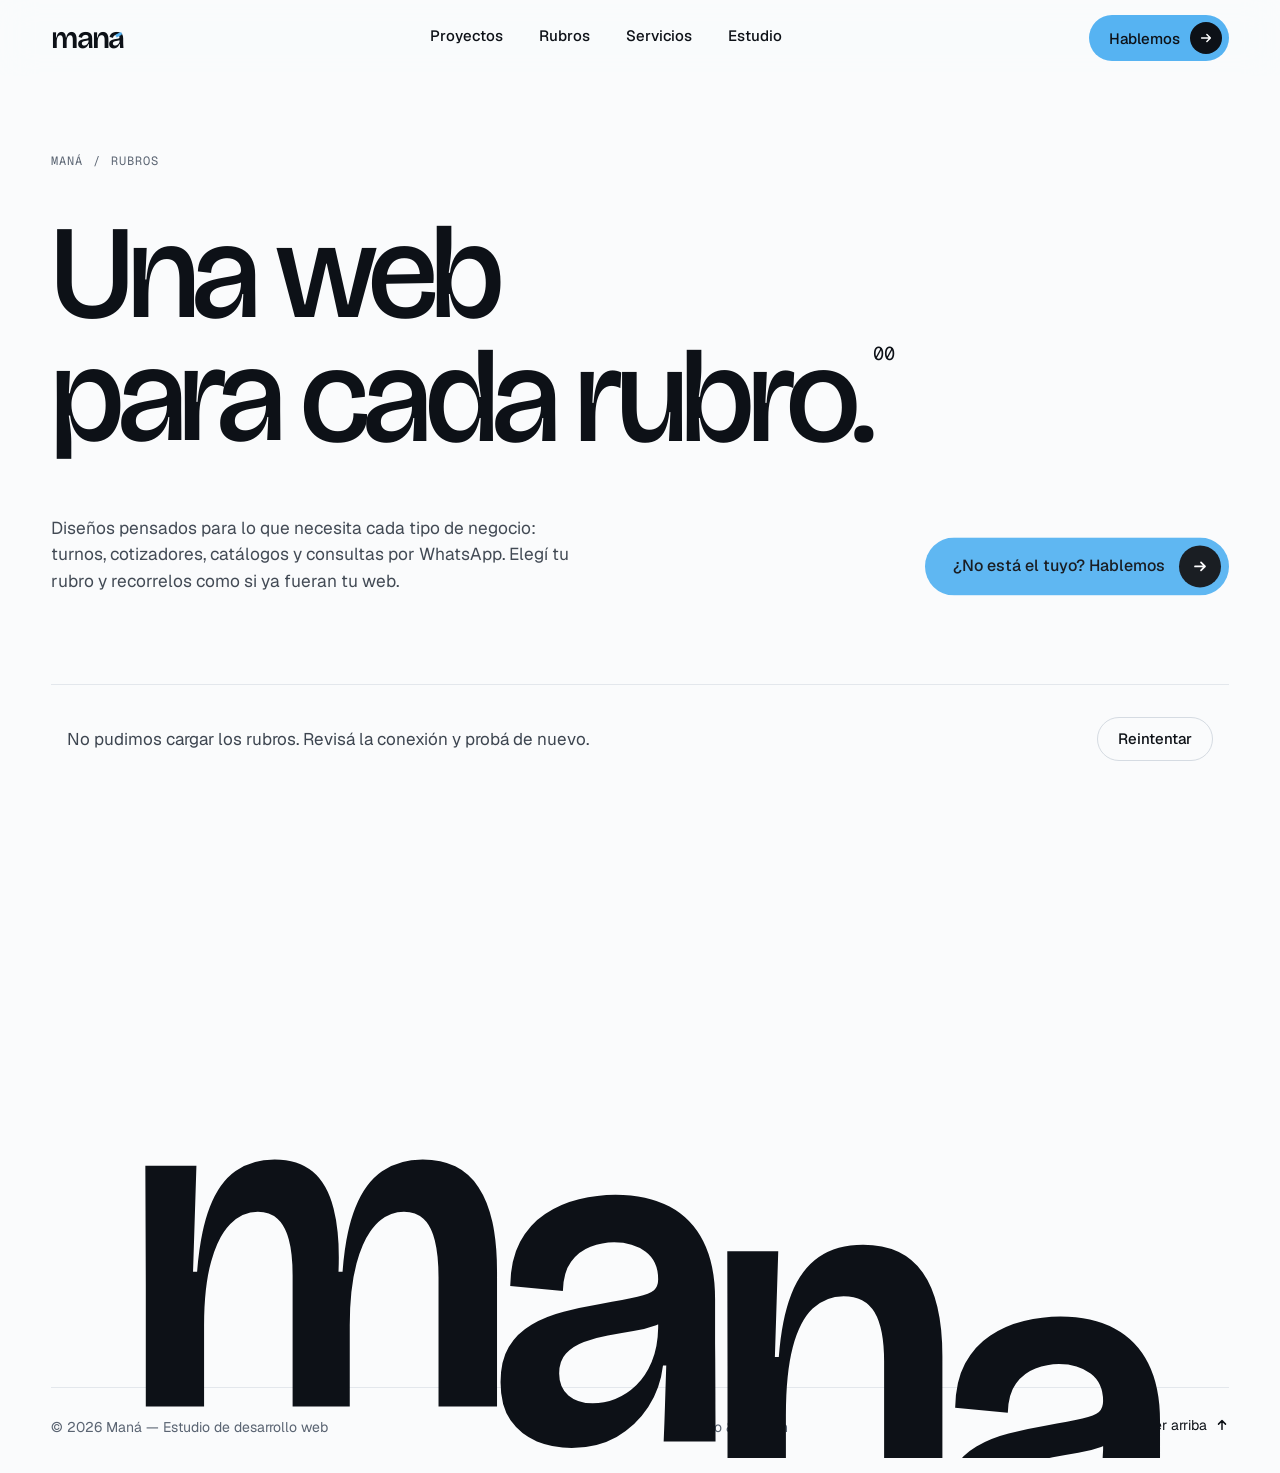
==== commit 8ff182ba: "Hablemos: el contacto es un formulario en cinco pasos que carga cada consulta en Radar, y microinter" ====
--- a/rubros/index.html
+++ b/rubros/index.html
@@ -19,6 +19,8 @@
 <script src="/assets/js/ScrollTrigger.min.js" defer></script>
 <script src="/assets/js/motion.min.js" defer></script>
 <script src="/assets/js/main.js" defer></script>
+<script src="/assets/js/hablemos.js" defer></script>
+<script src="/assets/js/micro.js" defer></script>
 <script type="module" src="/assets/js/rubros.js"></script>
 </head>
 <body>
--- a/assets/css/styles.css
+++ b/assets/css/styles.css
@@ -152,9 +152,15 @@
 .rb-group+.rb-group{margin-top:clamp(56px,6vw,96px)}
 .rb-group .rb-cat{display:none}
 .rb-group-head{display:flex;justify-content:space-between;gap:16px;padding-bottom:16px;font-size:12px;letter-spacing:.08em;text-transform:uppercase;color:#5A6472}
-.rb-float{position:fixed;left:0;top:0;z-index:55;width:320px;height:240px;pointer-events:none;will-change:transform}
+.rb-float{position:fixed;left:0;top:0;z-index:55;width:360px;height:270px;pointer-events:none;will-change:transform}
 .rb-fan{position:relative;width:100%;height:100%}
-.rb-card{position:absolute;inset:0;width:100%;border-radius:16px;box-shadow:0 30px 60px -24px rgba(13,17,23,.38)}
+.rb-card{position:absolute;inset:0;overflow:hidden;border-radius:14px;background:#FFFFFF;box-shadow:0 0 0 1px rgba(13,17,23,.06),0 30px 60px -24px rgba(13,17,23,.42)}
+.rb-card>.mk{position:absolute;inset:0;aspect-ratio:auto;border-radius:0;transition:opacity .6s ease}
+
+/* Live preview (vitrina.js): the real site, scaled into its box, over the drawing until it has loaded */
+.pv-frame{position:absolute;left:0;top:0;border:0;background:#FFFFFF;transform-origin:0 0;pointer-events:none;opacity:0;transition:opacity .8s cubic-bezier(.16,1,.3,1)}
+.is-ready>.pv-frame{opacity:1}
+.is-ready>.mk{opacity:0}
 
 /* Rubro page: hero */
 .rh{padding-top:clamp(36px,6vw,96px);padding-bottom:clamp(56px,7vw,104px)}
@@ -183,9 +189,6 @@
 .pl-media{position:absolute;inset:0}
 .pl-skel{position:absolute;inset:0;aspect-ratio:auto;border-radius:0;transition:opacity .6s ease}
 .pl-skel .mk-win{left:12%;right:12%;top:12%}
-.pl-frame{position:absolute;left:0;top:0;border:0;background:#FFFFFF;transform-origin:0 0;pointer-events:none;opacity:0;transition:opacity .9s cubic-bezier(.16,1,.3,1)}
-.pl-shot.is-ready .pl-frame{opacity:1}
-.pl-shot.is-ready .pl-skel{opacity:0}
 .pl-info{display:flex;align-items:flex-start;justify-content:space-between;gap:16px;padding-top:22px}
 .pl-text{display:flex;flex-direction:column;gap:8px;min-width:0}
 .pl-num{display:flex;flex-wrap:wrap;align-items:center;gap:6px 16px;font-size:12px;letter-spacing:.06em;color:#5A6472}
@@ -208,6 +211,7 @@
 
 /* Viewer */
 html.vw-lock{overflow:hidden}
+html.vw-covered header,html.vw-covered main,html.vw-covered footer,html.vw-covered .rb-float{visibility:hidden}
 .vw{position:fixed;inset:0;z-index:50;display:flex;flex-direction:column;background:#FAFBFC}
 .vw[hidden]{display:none}
 .vw-bar{flex:none;display:flex;align-items:center;gap:12px 16px;height:68px;padding:0 clamp(12px,2vw,24px);border-bottom:1px solid #E3E7EC;background:#FAFBFC}
@@ -266,3 +270,414 @@
 .ar-wide{aspect-ratio:2/1}
 }
 @media (prefers-reduced-motion:reduce){html{scroll-behavior:auto}.ulink,.btn .bi,.svc,.card .arrow,.reel-btn,.rb-row::before,.rb-arrow,.pl-card .arrow,.chip,.vw-device,.vw-toast{transition:none}.sk,.rb-skel::after,.pl-skeleton,.pl-badge i{animation:none}}
+
+/* ---------- Hablemos: the contact popup (hablemos.js) ---------- */
+html.hb-lock{overflow:hidden}
+html.hb-lock body{padding-right:var(--hb-sb,0)}
+.hb{--e:cubic-bezier(.16,1,.3,1);--pop:cubic-bezier(.34,1.56,.64,1);--ink:#0D1117;--muted:#5A6472;--glass:rgba(255,255,255,.62);--edge:rgba(13,17,23,.09);position:fixed;inset:0;z-index:80;display:grid;place-items:center;padding:clamp(12px,3vw,32px);color:var(--ink)}
+.hb[hidden]{display:none}
+.hb-scrim{position:absolute;inset:0;background:rgba(13,17,23,.38);-webkit-backdrop-filter:blur(10px) saturate(1.3);backdrop-filter:blur(10px) saturate(1.3)}
+.hb-orbs{position:absolute;inset:-10%;pointer-events:none;transform:translate3d(calc(var(--px,0) * -40px),calc(var(--py,0) * -40px),0);transition:transform 1.4s var(--e)}
+.hb-orbs i{position:absolute;border-radius:50%;will-change:transform}
+.hb-orbs i:nth-child(1){left:6%;top:4%;width:48vmax;height:48vmax;background:radial-gradient(closest-side,color-mix(in oklch,var(--mana) 90%,#FFFFFF),transparent);animation:hb-drift-a 19s ease-in-out infinite alternate}
+.hb-orbs i:nth-child(2){right:2%;bottom:0;width:54vmax;height:54vmax;background:radial-gradient(closest-side,rgba(108,124,255,.62),transparent);animation:hb-drift-b 23s ease-in-out infinite alternate}
+.hb-orbs i:nth-child(3){left:38%;top:44%;width:34vmax;height:34vmax;background:radial-gradient(closest-side,rgba(126,227,203,.7),transparent);animation:hb-drift-c 16s ease-in-out infinite alternate}
+@keyframes hb-drift-a{to{transform:translate(14vmax,10vmax) scale(1.15)}}
+@keyframes hb-drift-b{to{transform:translate(-16vmax,-8vmax) scale(.9)}}
+@keyframes hb-drift-c{to{transform:translate(-10vmax,-14vmax) scale(1.2)}}
+
+.hb-panel{position:relative;display:grid;grid-template-columns:minmax(0,300px) minmax(0,1fr);width:min(1120px,100%);height:min(780px,100%);overflow:hidden;border-radius:34px;background:linear-gradient(140deg,rgba(255,255,255,.8),rgba(255,255,255,.55));-webkit-backdrop-filter:blur(30px) saturate(1.8);backdrop-filter:blur(30px) saturate(1.8);border:1px solid rgba(255,255,255,.7);box-shadow:inset 0 1px 0 rgba(255,255,255,.95),0 0 0 1px rgba(13,17,23,.05),0 60px 140px -40px rgba(13,17,23,.6)}
+.hb-panel::before{content:"";position:absolute;inset:0;border-radius:inherit;pointer-events:none;background:radial-gradient(600px circle at 100% 0%,rgba(255,255,255,.55),transparent 55%)}
+
+/* Side: a dark glass card with the steps, each one filling with its answer */
+.hb-side{position:relative;isolation:isolate;overflow:hidden;display:flex;flex-direction:column;gap:28px;margin:10px;padding:26px 22px 22px;border-radius:26px;color:#FFFFFF;background:linear-gradient(165deg,rgba(13,17,23,.9),rgba(22,30,42,.78));-webkit-backdrop-filter:blur(20px);backdrop-filter:blur(20px);box-shadow:inset 0 1px 0 rgba(255,255,255,.12),0 24px 50px -24px rgba(13,17,23,.7)}
+.hb-side::before{content:"";position:absolute;z-index:-1;right:-40%;top:-20%;width:90%;aspect-ratio:1;border-radius:50%;background:radial-gradient(closest-side,color-mix(in oklch,var(--mana) 55%,transparent),transparent);opacity:.6;animation:hb-drift-c 14s ease-in-out infinite alternate}
+.hb-side-top{display:flex;align-items:center;justify-content:space-between;gap:12px}
+.hb-logo{font-size:28px;font-weight:600;letter-spacing:-.055em;line-height:1}
+.hb-logo .acc{transition:transform .6s var(--pop)}
+.hb-side-top:hover .hb-logo .acc{transform:rotate(-20deg) translateY(-.06em)}
+.hb-tag{padding:6px 11px;border-radius:999px;border:1px solid rgba(255,255,255,.14);background:rgba(255,255,255,.07);font-size:11px;letter-spacing:.08em;text-transform:uppercase;color:rgba(255,255,255,.75)}
+.hb-side-body{flex:1;min-height:0;overflow:auto;scrollbar-width:none}
+.hb-side-lbl{margin:0 0 14px;font-size:11px;letter-spacing:.08em;text-transform:uppercase;color:rgba(255,255,255,.5)}
+.hb-rail{position:relative;list-style:none;margin:0;padding:0;display:flex;flex-direction:column;gap:4px}
+.hb-rail::before,.hb-rail-line{content:"";position:absolute;left:19px;top:28px;width:2px;border-radius:2px}
+.hb-rail::before{bottom:28px;background:rgba(255,255,255,.1)}
+.hb-rail-line{z-index:0;height:calc((100% - 56px) * var(--rail,0));background:linear-gradient(var(--mana),color-mix(in oklch,var(--mana) 50%,#FFFFFF));box-shadow:0 0 12px color-mix(in oklch,var(--mana) 60%,transparent);transition:height .9s var(--e)}
+.hb-rail-i{position:relative;z-index:1;display:grid;grid-template-columns:40px minmax(0,1fr);grid-template-rows:auto auto;align-items:center;gap:1px 12px;width:100%;padding:8px 10px 8px 0;border:0;border-radius:16px;background:transparent;color:rgba(255,255,255,.5);font:inherit;text-align:left;cursor:pointer;transition:background-color .3s ease,color .3s ease}
+.hb-rail-i:disabled{cursor:default}
+.hb-rail-i:not(:disabled):hover{background:rgba(255,255,255,.06);color:#FFFFFF}
+.hb-rail-n{grid-row:1/3;position:relative;width:40px;height:40px;border-radius:50%;display:grid;place-items:center;font-size:12px;background:#151C27;border:1px solid rgba(255,255,255,.14);color:rgba(255,255,255,.7);transition:background-color .5s var(--e),border-color .5s,color .5s,box-shadow .5s,transform .6s var(--pop)}
+.hb-rail-n>span{grid-area:1/1;transition:opacity .3s,transform .5s var(--pop)}
+.hb-rail-n .c{opacity:0;transform:scale(.4) rotate(-90deg);display:grid}
+.hb-rail-t{font-size:15px;font-weight:500;letter-spacing:-.01em}
+.hb-rail-v{min-height:16px;overflow:hidden;font-size:12.5px;color:rgba(255,255,255,.5);white-space:nowrap;text-overflow:ellipsis}
+.hb-rail-i.is-current{color:#FFFFFF}
+.hb-rail-i.is-current .hb-rail-n{background:#FFFFFF;border-color:#FFFFFF;color:var(--ink);box-shadow:0 0 0 6px color-mix(in oklch,var(--mana) 30%,transparent);transform:scale(1.04)}
+.hb-rail-i.is-done{color:rgba(255,255,255,.85)}
+.hb-rail-i.is-done .hb-rail-n{background:var(--mana);border-color:var(--mana);color:var(--ink)}
+.hb-rail-i.is-done .hb-rail-n .n{opacity:0;transform:scale(.4)}
+.hb-rail-i.is-done .hb-rail-n .c{opacity:1;transform:none}
+.hb-rail-i.is-done .hb-rail-v{color:color-mix(in oklch,var(--mana) 70%,#FFFFFF)}
+.hb-side-foot{display:flex;align-items:center;gap:12px;padding:14px;border-radius:18px;border:1px solid rgba(255,255,255,.1);background:rgba(255,255,255,.06);font-size:13px;line-height:1.4;color:rgba(255,255,255,.72)}
+.hb-side-foot p{margin:0}
+.hb-avatars{flex:none;display:flex}
+.hb-avatars i{width:34px;height:34px;border-radius:50%;display:grid;place-items:center;border:2px solid #18202C;background:var(--mana);color:var(--ink);font-size:14px;font-weight:600;font-style:normal;transition:transform .5s var(--pop)}
+.hb-avatars i+i{margin-left:-10px;background:#FFFFFF}
+.hb-side-foot:hover .hb-avatars i:first-child{transform:translateX(-4px) rotate(-8deg)}
+.hb-side-foot:hover .hb-avatars i+i{transform:translateX(4px) rotate(8deg)}
+
+/* Main column */
+.hb-main{display:grid;grid-template-rows:auto minmax(0,1fr) auto;min-width:0;min-height:0}
+.hb-top{display:flex;align-items:center;gap:16px;padding:22px 26px 0 30px}
+.hb-counter{flex:none;min-width:58px;font-size:12px;letter-spacing:.08em;text-transform:uppercase;color:var(--muted)}
+.hb-bar{position:relative;flex:1;height:5px;overflow:hidden;border-radius:99px;background:rgba(13,17,23,.07)}
+.hb-bar i{position:absolute;inset:0 auto 0 0;width:calc(var(--prog,0) * 100%);border-radius:inherit;background:linear-gradient(90deg,color-mix(in oklch,var(--mana) 60%,#FFFFFF),var(--mana));transition:width .9s var(--e)}
+.hb-bar i::after{content:"";position:absolute;inset:0;background:linear-gradient(90deg,transparent,rgba(255,255,255,.9),transparent);transform:translateX(-100%)}
+.hb-bar.is-advancing i::after{animation:hb-sweep 1s .15s var(--e)}
+@keyframes hb-sweep{to{transform:translateX(100%)}}
+.hb-x{flex:none;width:44px;height:44px;padding:0;border-radius:50%;border:1px solid var(--edge);background:var(--glass);color:var(--ink);display:grid;place-items:center;cursor:pointer;box-shadow:inset 0 1px 0 rgba(255,255,255,.9);transition:transform .5s var(--pop),background-color .3s}
+.hb-x:hover{transform:rotate(90deg);background:#FFFFFF}
+.hb-x:active{transform:rotate(90deg) scale(.9)}
+.hb-stage{position:relative;overflow-x:hidden;overflow-y:auto;overscroll-behavior:contain;padding:26px 30px 30px;scrollbar-width:thin;scrollbar-color:rgba(13,17,23,.2) transparent}
+.hb-view{min-height:100%}
+.hb-foot{display:flex;align-items:center;gap:16px;padding:16px 26px 22px 30px;border-top:1px solid rgba(13,17,23,.06)}
+.hb-foot[hidden]{display:none}
+.hb-back{flex:none;width:52px;height:52px;padding:0;border-radius:50%;border:1px solid var(--edge);background:var(--glass);color:var(--ink);display:grid;place-items:center;cursor:pointer;transition:opacity .3s,transform .5s var(--e),background-color .3s}
+.hb-back:hover{background:#FFFFFF}
+.hb-back:hover svg{animation:hb-nudge-l .7s var(--e)}
+.hb-back.is-hidden{opacity:0;pointer-events:none;transform:translateX(-10px)}
+@keyframes hb-nudge-l{40%{transform:translateX(-4px)}}
+.hb-enter{margin-left:auto;font-size:12px;color:var(--muted)}
+.hb-enter kbd{padding:3px 7px;margin-right:4px;border-radius:7px;border:1px solid var(--edge);background:var(--glass);font:inherit;color:var(--ink);box-shadow:0 1px 0 rgba(13,17,23,.08)}
+.mana .hb-next{display:inline-flex;align-items:center;gap:12px;height:56px;padding:0 8px 0 26px;border:0;border-radius:999px;background:var(--mana);color:var(--ink);font:500 16px/1 'Geist',ui-sans-serif,system-ui,sans-serif;cursor:pointer;white-space:nowrap;box-shadow:0 10px 30px -12px color-mix(in oklch,var(--mana) 80%,transparent);transition:transform .45s var(--pop),box-shadow .45s var(--e),filter .3s}
+.hb-next .bi{width:40px;height:40px;border-radius:50%;background:var(--ink);color:#FFFFFF;display:grid;place-items:center;overflow:hidden}
+.hb-next:hover{box-shadow:0 16px 36px -12px color-mix(in oklch,var(--mana) 90%,transparent)}
+.hb-next:hover .bi svg{animation:hb-nudge-r .7s var(--e)}
+.hb-next:active{transform:scale(.96)}
+.hb-foot .hb-next:not(.is-ready){filter:saturate(.55) brightness(1.06)}
+@keyframes hb-nudge-r{40%{transform:translateX(5px)}}
+.hb-next.is-sending{pointer-events:none}
+.hb-next.is-sending .bi svg{display:none}
+.hb-next.is-sending .bi::after{content:"";width:16px;height:16px;border-radius:50%;border:2px solid rgba(255,255,255,.3);border-top-color:#FFFFFF;animation:spin .7s linear infinite}
+
+/* Step content */
+.hb-head{margin-bottom:26px}
+.hb-eyebrow{margin:0;font-size:12px;letter-spacing:.08em;text-transform:uppercase;color:var(--muted)}
+.hb-title{margin:12px 0 0;font-size:clamp(30px,3.7vw,50px);line-height:1;letter-spacing:-.045em;font-weight:500;text-wrap:balance}
+.hb-w{display:inline-block;overflow:hidden;vertical-align:top;padding:.04em .02em .12em;margin:-.04em -.02em -.12em}
+.hb-w>span{display:inline-block}
+.hb-sub{margin:12px 0 0;max-width:540px;font-size:16px;line-height:1.5;color:#3D4550;text-wrap:pretty}
+.hb-q{margin:0 0 12px;font-size:15px;font-weight:500}
+.hb-q-in{margin-bottom:8px}
+.hb-q-row{display:flex;flex-wrap:wrap;align-items:center;justify-content:space-between;gap:10px 16px;margin-bottom:12px}
+.hb-q-row .hb-q{margin:0}
+.hb-opt{margin-left:4px;font-size:12px;font-weight:400;letter-spacing:.02em;color:var(--muted)}
+.hb-block{margin-top:28px}
+.hb-grid{display:grid;gap:14px}
+.hb-grid.two{grid-template-columns:repeat(2,minmax(0,1fr));align-items:start}
+.hb-gap{margin-top:14px}
+.hb-none{font-size:14px;color:var(--muted)}
+
+/* Tiles */
+.hb-tiles{display:grid;grid-template-columns:repeat(3,minmax(0,1fr));gap:12px;border-radius:24px}
+.hb-tiles.is-five{grid-template-columns:repeat(5,minmax(0,1fr))}
+.hb-tile{position:relative;isolation:isolate;overflow:hidden;display:flex;flex-direction:column;align-items:flex-start;gap:8px;min-height:140px;padding:18px 18px 20px;border-radius:22px;border:1px solid var(--edge);background:var(--glass);color:var(--ink);font:inherit;text-align:left;cursor:pointer;box-shadow:inset 0 1px 0 rgba(255,255,255,.95),0 1px 2px rgba(13,17,23,.04);transition:transform .55s var(--e),border-color .3s,background-color .35s,box-shadow .55s var(--e)}
+.hb-tile.is-small{min-height:0;padding:16px}
+.hb-tile::before{content:"";position:absolute;inset:0;z-index:-1;background:radial-gradient(260px circle at var(--mx,50%) var(--my,50%),color-mix(in oklch,var(--mana) 32%,transparent),transparent 70%);opacity:0;transition:opacity .35s}
+.hb-tile:hover{transform:translateY(-4px);background:rgba(255,255,255,.85);box-shadow:inset 0 1px 0 #FFFFFF,0 20px 40px -22px rgba(13,17,23,.35)}
+.hb-tile:hover::before{opacity:1}
+.hb-tile:active{transform:translateY(-1px) scale(.98)}
+.hb-tile[aria-checked="true"]{border-color:var(--mana);background:color-mix(in oklch,var(--mana) 18%,rgba(255,255,255,.8));box-shadow:0 0 0 3px color-mix(in oklch,var(--mana) 35%,transparent),0 20px 40px -24px color-mix(in oklch,var(--mana) 80%,transparent)}
+.hb-tile-ico{width:46px;height:46px;border-radius:15px;display:grid;place-items:center;background:rgba(13,17,23,.05);transition:transform .7s var(--pop),background-color .35s,color .35s}
+.hb-tile.is-small .hb-tile-ico{width:40px;height:40px;border-radius:13px}
+.hb-tile:hover .hb-tile-ico{transform:rotate(-10deg) scale(1.08)}
+.hb-tile[aria-checked="true"] .hb-tile-ico{background:var(--ink);color:#FFFFFF}
+.hb-tile-t{margin-top:auto;font-size:17px;font-weight:500;letter-spacing:-.02em;line-height:1.15}
+.hb-tile.is-small .hb-tile-t{font-size:15px}
+.hb-tile-d{font-size:13.5px;line-height:1.4;color:var(--muted)}
+.hb-key{position:absolute;top:14px;right:14px;min-width:24px;height:24px;padding:0 6px;border-radius:8px;border:1px solid var(--edge);display:grid;place-items:center;font-size:11px;color:var(--muted);background:rgba(255,255,255,.6);transition:opacity .3s,transform .4s var(--pop)}
+.hb-check{position:absolute;top:13px;right:13px;width:26px;height:26px;border-radius:50%;background:var(--ink);color:#FFFFFF;display:grid;place-items:center;transform:scale(0);transition:transform .5s var(--pop)}
+.hb-tile[aria-checked="true"] .hb-check{transform:scale(1)}
+.hb-tile[aria-checked="true"] .hb-key{opacity:0;transform:scale(.5)}
+
+/* Chips: the + turns into a check */
+.hb-chips{display:flex;flex-wrap:wrap;gap:8px}
+.hb-chip{position:relative;isolation:isolate;overflow:hidden;display:inline-flex;align-items:center;gap:9px;min-height:42px;padding:8px 16px 8px 11px;border-radius:999px;border:1px solid var(--edge);background:var(--glass);color:var(--ink);font:500 14px/1.2 'Geist',ui-sans-serif,system-ui,sans-serif;text-align:left;cursor:pointer;box-shadow:inset 0 1px 0 rgba(255,255,255,.9);transition:background-color .35s,border-color .35s,color .35s,transform .45s var(--pop)}
+.hb-chip::before{content:"";position:absolute;inset:0;z-index:-1;background:radial-gradient(120px circle at var(--mx,50%) var(--my,50%),color-mix(in oklch,var(--mana) 30%,transparent),transparent 70%);opacity:0;transition:opacity .3s}
+.hb-chip:hover{background:rgba(255,255,255,.9);border-color:rgba(13,17,23,.18)}
+.hb-chip:hover::before{opacity:1}
+.hb-chip:active{transform:scale(.95)}
+.hb-pm{flex:none;width:20px;height:20px;border-radius:50%;display:grid;place-items:center;background:rgba(13,17,23,.07);transition:background-color .35s,color .35s}
+.hb-pm svg path{transition:opacity .25s,transform .45s var(--pop);transform-origin:50% 50%}
+.hb-pm .c{opacity:0;transform:scale(.3)}
+.hb-chip[aria-pressed="true"],.hb-chip[aria-checked="true"]{background:var(--ink);border-color:var(--ink);color:#FFFFFF}
+.hb-chip[aria-pressed="true"]::before,.hb-chip[aria-checked="true"]::before{opacity:0}
+.hb-chip[aria-pressed="true"] .hb-pm,.hb-chip[aria-checked="true"] .hb-pm{background:var(--mana);color:var(--ink)}
+.hb-chip[aria-pressed="true"] .hb-pm .p,.hb-chip[aria-checked="true"] .hb-pm .p{opacity:0;transform:scale(.3) rotate(90deg)}
+.hb-chip[aria-pressed="true"] .hb-pm .c,.hb-chip[aria-checked="true"] .hb-pm .c{opacity:1;transform:none}
+.hb-chip.is-free{border-style:dashed}
+.hb-ripple{position:absolute;z-index:-1;border-radius:50%;background:currentColor;pointer-events:none}
+
+/* Segmented: a white pill slides to the chosen option */
+.hb-seg{position:relative;display:inline-flex;flex-wrap:wrap;max-width:100%;padding:5px;border-radius:24px;background:rgba(13,17,23,.06);box-shadow:inset 0 1px 3px rgba(13,17,23,.08)}
+.hb-seg button{position:relative;z-index:1;display:inline-flex;align-items:center;justify-content:center;gap:8px;min-height:42px;padding:0 16px;border:0;border-radius:999px;background:transparent;color:var(--muted);font:500 14px/1.2 'Geist',ui-sans-serif,system-ui,sans-serif;cursor:pointer;transition:color .35s}
+.hb-seg button:hover{color:var(--ink)}
+.hb-seg button[aria-checked="true"]{color:var(--ink)}
+.hb-seg button svg{transition:transform .5s var(--pop)}
+.hb-seg button[aria-checked="true"] svg{transform:scale(1.12) rotate(-6deg)}
+.hb-seg-ind{position:absolute;z-index:0;left:0;top:0;border-radius:999px;background:#FFFFFF;box-shadow:0 1px 2px rgba(13,17,23,.1),0 8px 18px -8px rgba(13,17,23,.3);opacity:0;transition:transform .6s var(--e),width .6s var(--e),height .6s var(--e),opacity .3s}
+.hb-seg.has-value .hb-seg-ind{opacity:1}
+.hb-seg.has-icons{display:grid;grid-template-columns:repeat(2,minmax(0,1fr));width:100%}
+
+/* Fields with floating labels */
+.hb-field{position:relative;display:block;min-width:0}
+.hb-field[hidden]{display:none}
+.hb-input{display:block;width:100%;height:62px;padding:25px 16px 9px;border-radius:18px;border:1px solid rgba(13,17,23,.12);background:var(--glass);color:var(--ink);font:500 16px/1.25 'Geist',ui-sans-serif,system-ui,sans-serif;outline:0;box-shadow:inset 0 1px 0 rgba(255,255,255,.9);transition:border-color .3s,box-shadow .35s var(--e),background-color .3s}
+.hb-input:hover{border-color:rgba(13,17,23,.22)}
+.hb-input:focus{border-color:var(--mana);background:#FFFFFF;box-shadow:0 0 0 4px color-mix(in oklch,var(--mana) 28%,transparent)}
+.hb-label{position:absolute;left:17px;top:21px;max-width:calc(100% - 34px);overflow:hidden;font-size:16px;color:var(--muted);white-space:nowrap;text-overflow:ellipsis;pointer-events:none;transform-origin:0 0;transition:transform .4s var(--e),color .3s}
+.hb-input:focus~.hb-label,.hb-input:not(:placeholder-shown)~.hb-label{transform:translateY(-11px) scale(.76);color:#3D4550}
+.hb-field.is-req .hb-label::after,[data-req="nombre"] .hb-label::after{content:" *";color:var(--mana)}
+.hb-hint{display:block;margin:7px 0 0 4px;font-size:12.5px;color:var(--muted)}
+.hb-err{display:block;margin:7px 0 0 4px;font-size:13px;font-weight:500;color:#C42B1C}
+.hb-err:empty{display:none}
+.is-error .hb-input,.is-error .hb-search .hb-input{border-color:#E5484D;box-shadow:0 0 0 4px rgba(229,72,77,.15)}
+.hb-tiles.is-error{box-shadow:0 0 0 2px rgba(229,72,77,.5)}
+.hb-ok{position:absolute;right:14px;top:19px;width:24px;height:24px;border-radius:50%;display:grid;place-items:center;background:var(--mana);color:var(--ink);transform:scale(0);transition:transform .5s var(--pop)}
+.hb-ok.on{transform:scale(1)}
+.hb-phone .hb-input{padding-left:58px}
+.hb-phone .hb-label{transform:translateY(-11px) scale(.76)}
+.hb-prefix{position:absolute;left:17px;top:29px;font-size:16px;line-height:20px;color:var(--ink)}
+.hb-area textarea.hb-input{height:auto;min-height:110px;padding-top:30px;resize:none;line-height:1.5}
+.hb-count{position:absolute;right:14px;bottom:10px;font-size:11px;color:var(--muted);transition:color .3s}
+.hb-count.is-near{color:#C42B1C}
+.hb-hp{position:absolute;left:-9999px;width:1px;height:1px;overflow:hidden}
+
+/* Rubro search */
+.hb-search{position:relative}
+.hb-search .hb-input{padding-left:46px}
+.hb-search .hb-label{left:47px}
+.hb-search-ico{position:absolute;left:16px;top:22px;color:var(--muted);transition:color .3s,transform .5s var(--pop)}
+.hb-search:focus-within .hb-search-ico{color:var(--ink);transform:scale(1.1) rotate(-8deg)}
+.hb-sugs{margin-top:10px}
+.hb-sugs .hb-chip{min-height:36px;padding:6px 13px 6px 9px;font-size:13.5px}
+.hb-picked{display:flex;align-items:center;gap:12px;height:62px;padding:0 10px 0 18px;border-radius:18px;border:1px solid var(--mana);background:color-mix(in oklch,var(--mana) 16%,rgba(255,255,255,.8));font-size:16px;font-weight:500}
+.hb-picked>span:nth-child(2){flex:1;min-width:0;overflow:hidden;white-space:nowrap;text-overflow:ellipsis}
+.hb-picked-dot{flex:none;width:10px;height:10px;border-radius:50%;background:var(--mana);box-shadow:0 0 0 4px color-mix(in oklch,var(--mana) 30%,transparent)}
+.hb-picked-x{flex:none;width:38px;height:38px;padding:0;border-radius:50%;border:0;background:rgba(255,255,255,.7);color:var(--ink);display:grid;place-items:center;cursor:pointer;transition:transform .45s var(--pop),background-color .3s}
+.hb-picked-x:hover{background:#FFFFFF;transform:rotate(90deg)}
+
+/* Budget slider */
+.hb-range{position:relative;height:48px;margin-top:52px;--f:.5}
+.hb-range-track{position:absolute;left:14px;right:14px;top:50%;height:8px;margin-top:-4px;border-radius:99px;background:rgba(13,17,23,.08);box-shadow:inset 0 1px 2px rgba(13,17,23,.1)}
+.hb-range-fill{position:absolute;left:0;top:0;bottom:0;width:calc(var(--f) * 100%);border-radius:inherit;background:linear-gradient(90deg,color-mix(in oklch,var(--mana) 45%,#FFFFFF),var(--mana));transition:width .5s var(--e)}
+.hb-range-stop{position:absolute;top:50%;width:12px;height:12px;margin:-6px 0 0 -6px;border-radius:50%;border:2px solid rgba(13,17,23,.16);background:#FFFFFF;transition:background-color .4s,border-color .4s,transform .5s var(--pop)}
+.hb-range-stop.on{border-color:var(--mana);background:var(--mana)}
+.hb-range-knob{position:absolute;top:50%;left:calc(14px + (100% - 28px) * var(--f));width:30px;height:30px;margin:-15px 0 0 -15px;border-radius:50%;background:#FFFFFF;box-shadow:0 0 0 5px var(--mana),0 10px 24px -6px rgba(13,17,23,.45);pointer-events:none;transition:left .5s var(--e),transform .4s var(--pop),box-shadow .3s}
+.hb-range:hover .hb-range-knob{transform:scale(1.08)}
+.hb-range:active .hb-range-knob{transform:scale(1.18)}
+.hb-range input:focus-visible~.hb-range-knob{box-shadow:0 0 0 5px var(--mana),0 0 0 10px color-mix(in oklch,var(--mana) 30%,transparent)}
+.hb-range input{position:absolute;inset:0;z-index:2;width:100%;height:100%;margin:0;opacity:0;cursor:grab}
+.hb-range input:active{cursor:grabbing}
+.hb-range-bubble{position:absolute;bottom:calc(100% + 4px);left:50%;transform:translateX(-50%);padding:8px 12px;border-radius:12px;background:var(--ink);color:#FFFFFF;font-size:13px;white-space:nowrap;pointer-events:none;transition:left .5s var(--e),background-color .3s}
+.hb-range-bubble::after{content:"";position:absolute;left:50%;top:100%;margin-left:-5px;border:5px solid transparent;border-top-color:var(--ink)}
+.hb-range.is-untouched .hb-range-bubble{background:rgba(13,17,23,.45)}
+.hb-range.is-untouched .hb-range-bubble::after{border-top-color:rgba(13,17,23,.45)}
+.hb-range.is-untouched .hb-range-knob{box-shadow:0 0 0 5px rgba(13,17,23,.15),0 10px 24px -6px rgba(13,17,23,.35);animation:hb-breathe 2.2s ease-in-out infinite}
+@keyframes hb-breathe{50%{transform:scale(1.12)}}
+.hb-range.is-off{opacity:.4;filter:grayscale(1);transition:opacity .4s,filter .4s}
+.hb-range-scale{position:relative;height:16px;margin:8px 14px 0;font-size:11px;color:var(--muted)}
+.hb-range-scale span{position:absolute;left:calc(var(--k) * 100%);transform:translateX(calc(var(--k) * -100%));white-space:nowrap;transition:color .3s,transform .4s var(--pop)}
+.hb-range-scale span.on{color:var(--ink);font-weight:500}
+.hb-range.is-untouched .hb-range-fill{opacity:.35}
+.hb-range-desc{min-height:1.5em;margin:14px 0 0;font-size:14.5px;color:#3D4550}
+
+/* Review */
+.hb-review{display:grid;grid-template-columns:repeat(2,minmax(0,1fr));gap:12px}
+.hb-card{position:relative;isolation:isolate;overflow:hidden;padding:18px 18px 16px;border-radius:22px;border:1px solid var(--edge);background:var(--glass);box-shadow:inset 0 1px 0 rgba(255,255,255,.95);transition:transform .5s var(--e),box-shadow .5s var(--e),background-color .3s}
+.hb-card::before{content:"";position:absolute;inset:0;z-index:-1;background:radial-gradient(220px circle at var(--mx,50%) var(--my,50%),color-mix(in oklch,var(--mana) 22%,transparent),transparent 70%);opacity:0;transition:opacity .35s}
+.hb-card:hover{transform:translateY(-2px);background:rgba(255,255,255,.85);box-shadow:inset 0 1px 0 #FFFFFF,0 18px 36px -24px rgba(13,17,23,.4)}
+.hb-card:hover::before{opacity:1}
+.hb-card:last-child:nth-child(odd){grid-column:1/-1}
+.hb-card h3{margin:0;padding-right:84px;font-size:11px;font-weight:400;letter-spacing:.08em;text-transform:uppercase;color:var(--muted)}
+.hb-card dl{display:grid;grid-template-columns:auto minmax(0,1fr);gap:7px 14px;margin:12px 0 0;font-size:14.5px;line-height:1.4}
+.hb-card dt{color:var(--muted)}
+.hb-card dd{margin:0;overflow-wrap:anywhere;white-space:pre-line}
+.hb-edit{position:absolute;top:12px;right:12px;display:inline-flex;align-items:center;gap:6px;height:30px;padding:0 12px;border-radius:999px;border:1px solid var(--edge);background:rgba(255,255,255,.75);color:var(--ink);font:500 12.5px/1 'Geist',ui-sans-serif,system-ui,sans-serif;cursor:pointer;transition:background-color .3s,border-color .3s,transform .4s var(--pop)}
+.hb-card:hover .hb-edit{background:var(--mana);border-color:var(--mana)}
+.hb-edit:active{transform:scale(.94)}
+.hb-fine{margin:18px 0 0;font-size:13.5px;color:var(--muted)}
+.hb-send-error{margin-top:14px;padding:12px 16px;border-radius:16px;border:1px solid rgba(229,72,77,.35);background:rgba(254,242,242,.85);color:#9B1C12;font-size:14px}
+.hb-send-error[hidden]{display:none}
+
+/* Done */
+.hb-done{display:flex;flex-direction:column;align-items:center;justify-content:center;gap:4px;min-height:100%;padding:24px 8px;text-align:center}
+.hb-done .hb-sub{margin-inline:auto}
+.hb-done-mark{position:relative;isolation:isolate;width:120px;height:120px;margin-bottom:18px;color:var(--ink)}
+.hb-done-mark svg{display:block;overflow:visible}
+.hb-done-mark circle{stroke:var(--mana);stroke-dasharray:330;stroke-dashoffset:330;animation:hb-draw 1s .1s var(--e) forwards}
+.hb-done-mark path{stroke-dasharray:90;stroke-dashoffset:90;animation:hb-draw .7s .55s var(--e) forwards}
+.hb-done-mark::before{content:"";position:absolute;inset:10px;z-index:-1;border-radius:50%;background:color-mix(in oklch,var(--mana) 25%,rgba(255,255,255,.7));transform:scale(0);animation:hb-pop .8s .2s var(--pop) forwards}
+@keyframes hb-draw{to{stroke-dashoffset:0}}
+@keyframes hb-pop{to{transform:scale(1)}}
+.hb-spark{position:absolute;left:50%;top:50%;pointer-events:none}
+.hb-done-actions{display:flex;flex-wrap:wrap;align-items:center;justify-content:center;gap:12px 20px;margin-top:26px}
+.hb-ghost{height:56px;padding:0 24px;border-radius:999px;border:1px solid var(--edge);background:var(--glass);color:var(--ink);font:500 16px/1 'Geist',ui-sans-serif,system-ui,sans-serif;cursor:pointer;transition:background-color .3s,transform .4s var(--pop)}
+.hb-ghost:hover{background:#FFFFFF}
+.hb-ghost:active{transform:scale(.96)}
+
+/* Resume toast */
+.hb-toast{position:absolute;left:50%;bottom:96px;z-index:5;display:flex;align-items:center;gap:14px;max-width:calc(100% - 32px);padding:10px 10px 10px 18px;border-radius:999px;background:var(--ink);color:#FFFFFF;font-size:14px;box-shadow:0 20px 40px -16px rgba(13,17,23,.6);transform:translate(-50%,0)}
+.hb-toast button{height:34px;padding:0 14px;border-radius:999px;border:0;background:rgba(255,255,255,.12);color:#FFFFFF;font:500 13px/1 'Geist',ui-sans-serif,system-ui,sans-serif;cursor:pointer;white-space:nowrap;transition:background-color .3s}
+.hb-toast button:hover{background:var(--mana);color:var(--ink)}
+
+.hb button:focus-visible,.hb a:focus-visible{outline:2px solid var(--ink);outline-offset:3px}
+.hb .hb-input:focus-visible{outline:0}
+
+@media (max-width:980px){
+.hb-panel{grid-template-columns:minmax(0,1fr)}
+.hb-side{display:none}
+.hb-tiles.is-five{grid-template-columns:repeat(3,minmax(0,1fr))}
+}
+@media (max-width:760px){
+.hb{padding:0;place-items:stretch}
+.hb-panel{width:100%;height:100%;border-radius:0;border:0}
+.hb-top{padding:16px 16px 0 20px}
+.hb-stage{padding:22px 20px 24px}
+.hb-foot{padding:12px 16px calc(14px + env(safe-area-inset-bottom)) 16px}
+.hb-enter{display:none}
+.hb-next{margin-left:auto}
+.mana .hb-next{height:52px;padding-left:22px}
+.hb-tiles,.hb-tiles.is-five{grid-template-columns:repeat(2,minmax(0,1fr));gap:10px}
+.hb-tile{min-height:132px;padding:14px;border-radius:18px}
+.hb-tile-d{font-size:12.5px}
+.hb-key{display:none}
+.hb-grid.two,.hb-review{grid-template-columns:minmax(0,1fr)}
+.hb-card:last-child:nth-child(odd){grid-column:auto}
+.hb-title{font-size:clamp(30px,8.6vw,40px)}
+.hb-seg{display:grid;grid-template-columns:repeat(2,minmax(0,1fr));width:100%}
+.hb-toast{bottom:84px}
+.hb-range-scale span:not(:first-child):not(:last-child){display:none}
+}
+@media (prefers-reduced-motion:reduce){
+.hb-orbs,.hb-orbs i,.hb-side::before{animation:none;transition:none}
+.hb *,.hb *::before,.hb *::after{transition-duration:.01ms!important;animation-duration:.01ms!important;animation-iteration-count:1!important}
+}
+
+/* ---------- Micro-interactions (micro.js) ---------- */
+.mana{--e:cubic-bezier(.16,1,.3,1);--pop:cubic-bezier(.34,1.56,.64,1)}
+
+/* Header: tighter with a shadow once the page scrolls */
+.mana header{transition:box-shadow .5s ease,background-color .5s ease}
+.mana header>.wrap{transition:height .5s var(--e)}
+.mana header.is-scrolled{box-shadow:0 10px 30px -22px rgba(13,17,23,.35)}
+.mana header.is-scrolled>.wrap{height:64px!important}
+
+/* Logo: the accent hops */
+.mana header a[aria-label^="Maná"]:hover .acc{animation:acc-hop .9s var(--pop)}
+@keyframes acc-hop{0%,100%{transform:rotate(38deg)}35%{transform:translateY(-.14em) rotate(-24deg)}65%{transform:translateY(.02em) rotate(58deg)}}
+
+/* Nav: letters roll up one by one */
+.roll{display:inline-flex;vertical-align:top}
+.roll-c{display:inline-flex;flex-direction:column;height:1.25em;overflow:hidden;line-height:1.25}
+.roll-c>span{display:block;transition:transform .55s var(--e);transition-delay:calc(var(--i) * 18ms)}
+.nav-links a:hover .roll-c>span,.nav-links a:focus-visible .roll-c>span{transform:translateY(-100%)}
+
+/* Buttons: a shine crosses on hover, they give a little when pressed, the arrow nudges */
+.mana .btn{position:relative;isolation:isolate;overflow:hidden}
+.mana .btn::after{content:"";position:absolute;inset:0;z-index:-1;pointer-events:none;background:linear-gradient(105deg,transparent 28%,rgba(255,255,255,.5) 50%,transparent 72%);transform:translateX(-130%)}
+.mana .btn:hover::after{transform:translateX(130%);transition:transform .95s var(--e)}
+.mana .btn:not(.hb-next){transition:scale .45s var(--pop)}
+.mana .btn:not(.hb-next):active{scale:.96}
+.mana .reel-btn,.mana .pill-btn,.mana .vw-btn,.mana .chip{transition:background-color .35s ease,border-color .35s ease,color .35s ease,scale .45s var(--pop)}
+.mana .reel-btn:active,.mana .pill-btn:active,.mana .vw-btn:active,.mana .chip:active{scale:.92}
+.reel-btn[data-reel-prev]:hover svg{animation:nudge-l .7s var(--e)}
+.reel-btn[data-reel-next]:hover svg,.vw-btn[data-vw="next"]:hover svg{animation:nudge-r .7s var(--e)}
+.vw-btn[data-vw="prev"]:hover svg{animation:nudge-l .7s var(--e)}
+.chip span{transition:background-color .35s ease,scale .45s var(--pop)}
+.chip:hover span{scale:1.12}
+@keyframes nudge-r{40%{transform:translateX(4px)}}
+@keyframes nudge-l{40%{transform:translateX(-4px)}}
+
+/* Sparks from a press */
+.burst{position:fixed;z-index:95;width:0;height:0;pointer-events:none}
+.burst i{position:absolute;left:0;top:0;width:6px;height:6px;border-radius:50%}
+
+/* "Taking new projects": a tooltip */
+.tip{position:relative;cursor:default;outline:0}
+.tip::after{content:attr(data-tip);position:absolute;right:0;top:calc(100% + 10px);z-index:5;padding:8px 12px;border-radius:10px;background:#0D1117;color:#FFFFFF;font-size:11px;letter-spacing:.06em;white-space:nowrap;opacity:0;transform:translateY(-6px) scale(.96);transform-origin:100% 0;pointer-events:none;transition:opacity .3s ease,transform .45s var(--pop)}
+.tip:hover::after,.tip:focus-visible::after{opacity:1;transform:none}
+
+/* Hero: words lift a little and the highlight grows under "mejores." */
+.mana h1 [data-g="word"]{transition:translate .6s var(--e)}
+.mana h1 [data-g="word"]:hover{translate:0 -5%}
+.mana h1 [data-g="mark"]{transition:height .7s var(--e),bottom .7s var(--e)}
+.mana h1:hover [data-g="mark"]{height:.46em!important;bottom:.04em!important}
+
+/* Marquee: the phrase under the pointer turns into an outline and its dot grows */
+[data-g="marquee"] .d{transition:color .45s ease,-webkit-text-stroke-color .45s ease;-webkit-text-stroke:1.5px transparent}
+[data-g="marquee"] .d:hover{color:transparent;-webkit-text-stroke-color:#0D1117}
+[data-g="marquee"] .d+span{transition:scale .6s var(--pop),background-color .4s ease}
+[data-g="marquee"] .d:hover+span{scale:1.9}
+
+/* Project cards: lean toward the pointer, with a glare */
+.lean{transform:perspective(1400px) rotateX(var(--rx,0deg)) rotateY(var(--ry,0deg));transition:transform .7s var(--e)}
+.glare{position:absolute;inset:0;z-index:2;pointer-events:none;border-radius:inherit;background:radial-gradient(520px circle at var(--gx,50%) var(--gy,50%),rgba(255,255,255,.42),transparent 46%);opacity:0;transition:opacity .45s ease}
+.card:hover .glare{opacity:1}
+.card .arrow svg{transition:transform .6s var(--pop)}
+.card:hover .arrow svg{transform:scale(1.15)}
+
+/* Services: the number turns into the accent, the row's call to action slides in */
+.svc>.mono{transition:color .4s ease,translate .6s var(--e)}
+.svc:hover>.mono{color:#0D1117;translate:4px 0}
+.svc h3{transition:translate .6s var(--e)}
+.svc:hover h3{translate:6px 0}
+.svc-cta{display:inline-flex;align-items:center;gap:8px;align-self:flex-start;margin-top:4px;padding:8px 14px;border-radius:999px;border:1px solid #D5DBE2;font-size:14px;font-weight:500;color:#0D1117;transition:background-color .35s ease,border-color .35s ease,scale .45s var(--pop)}
+.svc-cta span{transition:transform .5s var(--e)}
+.svc-cta:hover{background:#0D1117;border-color:#0D1117;color:#FFFFFF}
+.svc-cta:hover span{transform:translateX(4px)}
+.svc-cta:active{scale:.95}
+@media (hover:hover) and (pointer:fine){
+.svc .svc-cta{opacity:0;translate:0 6px;transition:opacity .4s ease,translate .5s var(--e),background-color .35s ease,border-color .35s ease,scale .45s var(--pop)}
+.svc:hover .svc-cta,.svc .svc-cta:focus-visible{opacity:1;translate:0 0}
+}
+
+/* Rubros: the swatches fan out, the name slides */
+.rb-dots i{transition:margin-left .5s var(--e),scale .5s var(--pop)}
+.rb-row:hover .rb-dots i{margin-left:3px}
+.rb-row:hover .rb-dots i:nth-child(2){scale:1.1}
+.rb-name{transition:translate .6s var(--e)}
+.rb-row:hover .rb-name{translate:8px 0}
+.rb-num{transition:color .4s ease}
+.rb-row:hover .rb-num{color:#0D1117}
+.rb-arrow svg{transition:transform .6s var(--pop)}
+.rb-row:hover .rb-arrow svg{transform:rotate(-45deg)}
+
+/* Portraits: depth against the tilt */
+[data-m="tilt"]>span:first-child{translate:var(--tx,0px) var(--ty,0px);transition:translate .7s var(--e)}
+[data-m="tilt"]>span:nth-child(2){translate:calc(var(--tx,0px) * -1.4) calc(var(--ty,0px) * -1.4);transition:translate .7s var(--e),scale .6s var(--pop)}
+[data-m="tilt"]:hover>span:nth-child(2){scale:1.4}
+
+/* Contact: "Hablemos." swells like a dock under the pointer, the rings drift */
+.lt{display:inline-block;transform-origin:50% 90%;translate:0 calc(var(--l,0) * -0.1em);scale:calc(1 + var(--l,0) * .07);transition:translate .4s var(--e),scale .4s var(--e)}
+[data-x="ring"]{translate:calc(var(--cx,0) * 40px) calc(var(--cy,0) * 40px);transition:translate 1.2s var(--e)}
+[data-x="ring"]+[data-x="ring"]{translate:calc(var(--cx,0) * -26px) calc(var(--cy,0) * -26px)}
+[data-x="contact"]{--cx:0;--cy:0}
+.contact-hint{font-size:12px;letter-spacing:.08em;text-transform:uppercase;color:#0D1117;opacity:.7}
+
+/* Footer: the wordmark wobbles under the pointer, "back to top" points up */
+.mana footer [data-g="fl"]{transform-origin:50% 100%}
+.mana footer [data-g="fl"]:hover{animation:jelly .9s var(--e)}
+.mana footer [data-g="fl"]:hover [data-g="facc"]{animation:acc-hop 1s var(--pop)}
+@keyframes jelly{0%,100%{transform:none}25%{transform:scale(1.07,.9)}50%{transform:scale(.95,1.07)}75%{transform:scale(1.02,.98)}}
+.mana footer a[href="#top"]:hover svg{animation:hop-up .9s var(--e) infinite}
+@keyframes hop-up{40%{transform:translateY(-4px)}}
+
+/* Links with a trailing arrow: the arrow leads */
+.rb-foot .ulink,.mana a.ulink[href="/rubros/"]{transition:letter-spacing .5s var(--e),background-size .6s var(--e)}
+
+@media (prefers-reduced-motion:reduce){
+.roll-c>span,.lean,.glare,.lt,[data-x="ring"],.svc-cta,.rb-name,.rb-dots i,[data-m="tilt"]>span,.mana .reel-btn,.mana .pill-btn,.mana .vw-btn,.mana .chip,.mana .btn{transition:none!important}
+.mana header a:hover .acc,.mana footer [data-g="fl"]:hover,.mana footer a:hover svg,.reel-btn:hover svg,.vw-btn:hover svg{animation:none!important}
+.mana .btn:hover::after{transition:none}
+}
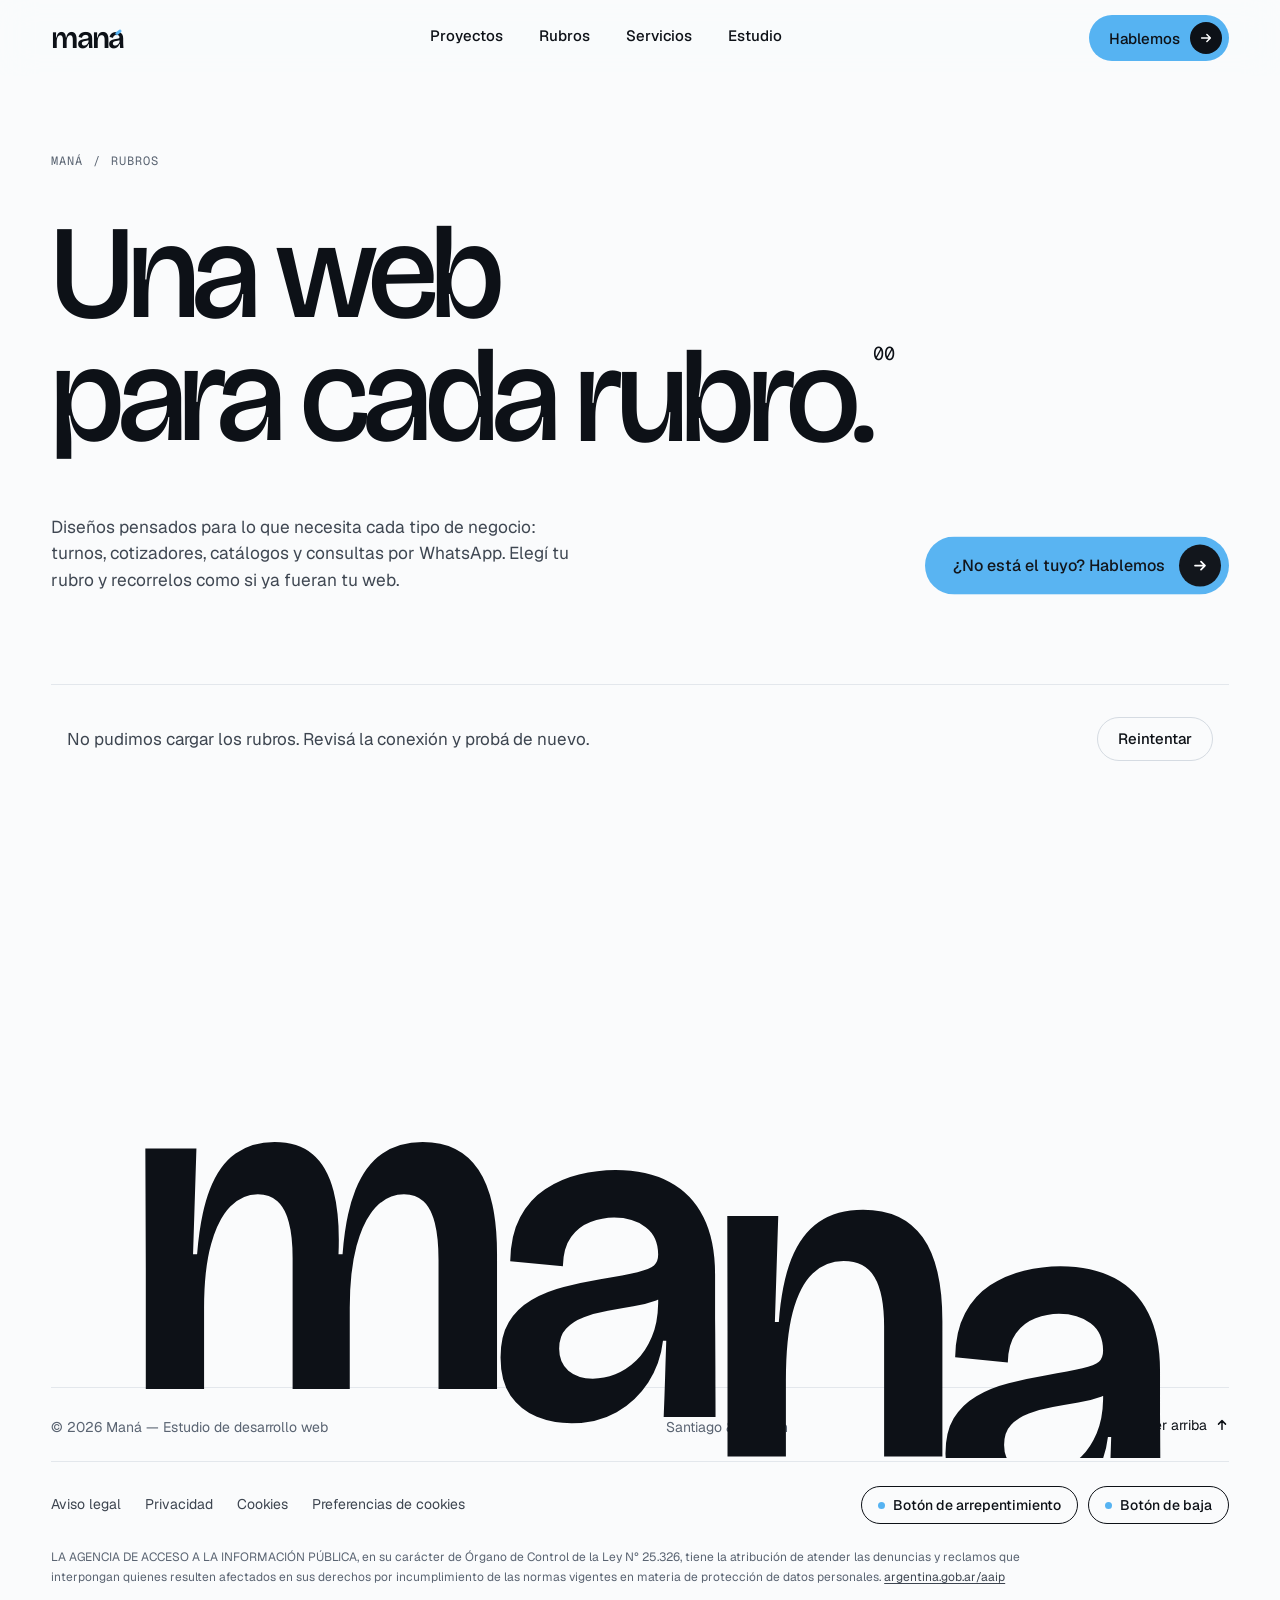
==== commit 117a3fab: "Legal: aviso legal, privacidad, cookies y botón de arrepentimiento, con consentimiento en Hablemos P" ====
--- a/rubros/index.html
+++ b/rubros/index.html
@@ -19,6 +19,7 @@
 <script src="/assets/js/ScrollTrigger.min.js" defer></script>
 <script src="/assets/js/motion.min.js" defer></script>
 <script src="/assets/js/main.js" defer></script>
+<script src="/assets/js/legal.js" defer></script>
 <script src="/assets/js/hablemos.js" defer></script>
 <script src="/assets/js/micro.js" defer></script>
 <script type="module" src="/assets/js/rubros.js"></script>
@@ -77,11 +78,24 @@
 <span class="mask"><span data-g="fl" style="display: inline-block">n</span></span>
 <span class="mask"><span data-g="fl" class="acc-a">a<span class="acc" data-g="facc"></span></span></span>
 </div>
-<div style="display: flex; flex-wrap: wrap; align-items: center; justify-content: space-between; gap: 16px 32px; margin-top: clamp(20px, 2.4vw, 36px); padding: 28px 0 36px; border-top: 1px solid #E3E7EC; font-size: 14px; color: #5A6472">
+<div style="display: flex; flex-wrap: wrap; align-items: center; justify-content: space-between; gap: 16px 32px; margin-top: clamp(20px, 2.4vw, 36px); padding: 28px 0 24px; border-top: 1px solid #E3E7EC; font-size: 14px; color: #5A6472">
 <span>© 2026 Maná — Estudio de desarrollo web</span>
 <span>Santiago &amp; Damián</span>
 <a href="#top" class="ulink" style="display: inline-flex; align-items: center; gap: 8px; color: #0D1117">Volver arriba<svg width="14" height="14" viewBox="0 0 16 16" fill="none" aria-hidden="true"><path d="M8 13V3M4 7l4-4 4 4" stroke="currentColor" stroke-width="1.7" stroke-linecap="round" stroke-linejoin="round"></path></svg></a>
 </div>
+<div class="legal-foot">
+<nav class="legal-links" aria-label="Información legal">
+<a class="ulink" href="/legal/aviso-legal/">Aviso legal</a>
+<a class="ulink" href="/legal/privacidad/">Privacidad</a>
+<a class="ulink" href="/legal/cookies/">Cookies</a>
+<button type="button" class="ulink" data-consent-open>Preferencias de cookies</button>
+</nav>
+<span class="legal-btns">
+<a class="legal-pill" href="/legal/arrepentimiento/">Botón de arrepentimiento</a>
+<a class="legal-pill" href="/legal/arrepentimiento/?tipo=baja">Botón de baja</a>
+</span>
+</div>
+<p class="legal-aaip">LA AGENCIA DE ACCESO A LA INFORMACIÓN PÚBLICA, en su carácter de Órgano de Control de la Ley N° 25.326, tiene la atribución de atender las denuncias y reclamos que interpongan quienes resulten afectados en sus derechos por incumplimiento de las normas vigentes en materia de protección de datos personales. <a href="https://www.argentina.gob.ar/aaip/datospersonales" target="_blank" rel="noopener">argentina.gob.ar/aaip</a></p>
 </div>
 </footer>
 
--- a/assets/css/styles.css
+++ b/assets/css/styles.css
@@ -510,6 +510,23 @@
 .hb-send-error{margin-top:14px;padding:12px 16px;border-radius:16px;border:1px solid rgba(229,72,77,.35);background:rgba(254,242,242,.85);color:#9B1C12;font-size:14px}
 .hb-send-error[hidden]{display:none}
 
+/* Consent: the box before sending, what we tell about the data, and the line on the contact step */
+.hb-consent{position:relative;display:grid;grid-template-columns:26px minmax(0,1fr);gap:12px;align-items:start;margin-top:18px;padding:16px 18px;border-radius:20px;border:1px solid var(--edge);background:var(--glass);font-size:14.5px;line-height:1.5;cursor:pointer;box-shadow:inset 0 1px 0 rgba(255,255,255,.95);transition:border-color .3s,background-color .3s,box-shadow .3s}
+.hb-consent:hover{background:rgba(255,255,255,.85)}
+.hb-consent input{position:absolute;left:18px;top:18px;width:26px;height:26px;margin:0;opacity:0;cursor:pointer}
+.hb-box{width:26px;height:26px;border-radius:8px;border:1.5px solid rgba(13,17,23,.28);background:#FFFFFF;display:grid;place-items:center;color:var(--ink);transition:background-color .3s,border-color .3s,transform .45s var(--pop)}
+.hb-box svg{transform:scale(0) rotate(-45deg);transition:transform .45s var(--pop)}
+.hb-consent input:checked+.hb-box{background:var(--mana);border-color:var(--mana)}
+.hb-consent input:checked+.hb-box svg{transform:none}
+.hb-consent input:active+.hb-box{transform:scale(.9)}
+.hb-consent input:focus-visible+.hb-box{outline:2px solid var(--ink);outline-offset:3px}
+.hb-consent a,.hb-note a,.hb-legal a{color:var(--ink);text-decoration:underline;text-underline-offset:2px}
+.hb-consent .hb-err{grid-column:2;margin:2px 0 0}
+.hb-consent.is-error{border-color:#E5484D;box-shadow:0 0 0 4px rgba(229,72,77,.15)}
+.hb-legal{margin:12px 2px 0;font-size:12.5px;line-height:1.55;color:var(--muted);text-wrap:pretty}
+.hb-legal+.hb-legal{margin-top:8px}
+.hb-note{margin:16px 2px 0;font-size:13.5px;color:var(--muted)}
+
 /* Done */
 .hb-done{display:flex;flex-direction:column;align-items:center;justify-content:center;gap:4px;min-height:100%;padding:24px 8px;text-align:center}
 .hb-done .hb-sub{margin-inline:auto}
@@ -681,3 +698,139 @@
 .mana header a:hover .acc,.mana footer [data-g="fl"]:hover,.mana footer a:hover svg,.reel-btn:hover svg,.vw-btn:hover svg{animation:none!important}
 .mana .btn:hover::after{transition:none}
 }
+
+/* ---------- Legal: footer links, the legal pages (/legal/…) and the cookie notice (legal.js) ---------- */
+.legal-foot{display:flex;flex-wrap:wrap;align-items:center;justify-content:space-between;gap:16px 32px;padding:24px 0;border-top:1px solid #E3E7EC;font-size:14px;color:#5A6472}
+.legal-links{display:flex;flex-wrap:wrap;align-items:center;gap:10px 24px}
+.legal-links a,.legal-links button{color:#3D4550}
+.legal-links button{padding:0 0 3px;border:0;background-color:transparent;font:inherit;cursor:pointer}
+.legal-links a:hover,.legal-links button:hover{color:#0D1117}
+.legal-btns{display:flex;flex-wrap:wrap;gap:10px}
+.legal-pill{display:inline-flex;align-items:center;gap:8px;height:38px;padding:0 16px;border-radius:999px;border:1px solid #0D1117;font-size:14px;font-weight:500;color:#0D1117;transition:background-color .35s ease,color .35s ease,scale .45s cubic-bezier(.34,1.56,.64,1)}
+.legal-pill::before{content:"";width:7px;height:7px;border-radius:50%;background:var(--mana)}
+.legal-pill:hover{background:#0D1117;color:#FFFFFF}
+.legal-pill:active{scale:.95}
+.legal-aaip{margin:0;padding:0 0 32px;max-width:980px;font-size:12px;line-height:1.6;color:#5A6472;text-wrap:pretty}
+.legal-aaip a{color:#3D4550;text-decoration:underline;text-underline-offset:2px}
+
+.lg{padding-top:clamp(36px,6vw,96px);padding-bottom:clamp(80px,9vw,144px)}
+.lg-title{margin:clamp(24px,3.4vw,48px) 0 0;font-size:clamp(44px,8.6vw,132px);line-height:.92;letter-spacing:-.05em;font-weight:500;color:#0D1117;text-wrap:balance}
+.lg-lead{margin:clamp(24px,3vw,40px) 0 0;max-width:640px;font-size:clamp(17px,1.35vw,19px);line-height:1.55;color:#3D4550;text-wrap:pretty}
+.lg-grid{display:grid;grid-template-columns:minmax(0,1fr);gap:36px;margin-top:clamp(44px,6vw,96px);padding-top:clamp(28px,4vw,56px);border-top:1px solid #E3E7EC}
+.lg-toc ol{list-style:none;margin:14px 0 0;padding:0;display:grid;grid-template-columns:repeat(auto-fill,minmax(min(220px,100%),1fr));gap:0 24px;font-size:13px}
+.lg-toc a{display:flex;align-items:baseline;gap:10px;padding:7px 0;color:#5A6472;transition:color .3s ease}
+.lg-toc a span{flex:none;color:#9AA3AF;transition:color .3s ease}
+.lg-toc a:hover,.lg-toc a.is-on{color:#0D1117}
+.lg-toc a.is-on span{color:#0D1117}
+.lg-toc a.is-on::after{content:"";flex:none;align-self:center;width:6px;height:6px;margin-left:auto;border-radius:50%;background:var(--mana)}
+@media (min-width:1000px){
+.lg-grid{grid-template-columns:230px minmax(0,1fr);gap:clamp(48px,6vw,112px)}
+.lg-toc{position:sticky;top:96px;align-self:start}
+.lg-toc ol{grid-template-columns:minmax(0,1fr)}
+}
+.lg-body{max-width:780px;min-width:0;font-size:17px;line-height:1.7;color:#3D4550;overflow-wrap:break-word}
+.lg-body>section{margin-top:clamp(48px,5vw,72px);scroll-margin-top:96px}
+.lg-body h2{display:flex;align-items:baseline;gap:14px;margin:0 0 18px;font-size:clamp(26px,2.6vw,36px);line-height:1.1;letter-spacing:-.035em;font-weight:500;color:#0D1117;text-wrap:balance}
+.lg-body h2 .mono{flex:none;font-size:13px;letter-spacing:0;font-weight:400;color:#5A6472}
+.lg-body h3{margin:28px 0 8px;font-size:18px;line-height:1.3;font-weight:600;letter-spacing:-.01em;color:#0D1117}
+.lg-body p{margin:0 0 16px;text-wrap:pretty}
+.lg-body ul,.lg-body ol{margin:0 0 16px;padding-left:22px}
+.lg-body li{margin:6px 0;padding-left:4px}
+.lg-body li::marker{color:#5A6472}
+.lg-body a{color:#0D1117;text-decoration:underline;text-decoration-color:color-mix(in oklch,var(--mana) 80%,#0D1117);text-decoration-thickness:1.5px;text-underline-offset:3px;transition:text-decoration-color .3s ease}
+.lg-body a:hover{text-decoration-color:#0D1117}
+.lg-body strong{font-weight:600;color:#0D1117}
+.lg-sum{margin:0;padding:clamp(22px,3vw,32px);border-radius:24px;background:color-mix(in oklch,var(--mana) 13%,#FFFFFF);color:#0D1117}
+.lg-sum ul{list-style:none;display:grid;gap:12px;margin:16px 0 0;padding:0;font-size:16px;line-height:1.55}
+.lg-sum li{display:grid;grid-template-columns:22px minmax(0,1fr);gap:10px;margin:0;padding:0}
+.lg-sum li::before{content:"";width:9px;height:9px;margin-top:.55em;border-radius:50%;background:var(--mana);box-shadow:0 0 0 4px color-mix(in oklch,var(--mana) 25%,transparent)}
+.lg-id{display:grid;grid-template-columns:minmax(0,1fr);margin:0 0 16px;border-radius:20px;border:1px solid #E3E7EC;background:#FFFFFF;overflow:hidden}
+.lg-id div{display:grid;grid-template-columns:minmax(120px,180px) minmax(0,1fr);gap:4px 16px;padding:14px 18px;border-top:1px solid #EEF1F4}
+.lg-id div:first-child{border-top:0}
+.lg-id dt{font-size:11px;letter-spacing:.08em;text-transform:uppercase;color:#5A6472;padding-top:.35em}
+.lg-id dd{margin:0;color:#0D1117;overflow-wrap:anywhere}
+@media (max-width:560px){.lg-id div{grid-template-columns:minmax(0,1fr)}}
+.lg-table{overflow-x:auto;margin:0 0 16px;border-radius:20px;border:1px solid #E3E7EC;background:#FFFFFF}
+.lg-table table{width:100%;min-width:560px;border-collapse:collapse;font-size:15px;line-height:1.5}
+.lg-table th,.lg-table td{padding:13px 16px;text-align:left;vertical-align:top;border-top:1px solid #EEF1F4}
+.lg-table thead th{border-top:0;font:500 11px/1.3 'Geist Mono',ui-monospace,monospace;letter-spacing:.08em;text-transform:uppercase;color:#5A6472;background:#F6F8FA}
+.lg-table td:first-child{color:#0D1117;font-family:'Geist Mono',ui-monospace,monospace;font-size:13.5px;white-space:nowrap}
+.lg-legend{margin:20px 0 16px;padding:18px 20px;border-left:3px solid var(--mana);border-radius:0 16px 16px 0;background:#F1F4F7;font-size:15px;line-height:1.6;color:#0D1117}
+.lg-legend p{margin:0}
+.lg-legend p+p{margin-top:10px}
+.lg-note{padding:16px 18px;border-radius:16px;border:1px dashed #C9D1DA;font-size:15px;color:#3D4550}
+.lg-more{margin-top:clamp(64px,7vw,104px);padding-top:28px;border-top:1px solid #E3E7EC}
+.lg-more ul{list-style:none;display:grid;grid-template-columns:repeat(auto-fit,minmax(min(220px,100%),1fr));gap:12px;margin:16px 0 0;padding:0}
+.lg-more li{margin:0;padding:0}
+.lg-more a{display:flex;align-items:center;justify-content:space-between;gap:12px;height:100%;padding:18px 20px;border-radius:18px;border:1px solid #E3E7EC;background:#FFFFFF;text-decoration:none;font-size:16px;font-weight:500;color:#0D1117;transition:border-color .35s ease,background-color .35s ease}
+.lg-more a::after{content:"→";transition:transform .5s cubic-bezier(.16,1,.3,1)}
+.lg-more a:hover{border-color:#0D1117}
+.lg-more a:hover::after{transform:translateX(4px)}
+
+/* Cookie preferences, inline on /legal/cookies/ */
+.ck-panel{margin:0 0 16px;border-radius:20px;border:1px solid #E3E7EC;background:#FFFFFF;overflow:hidden}
+.ck-row{display:flex;align-items:center;justify-content:space-between;gap:20px;padding:18px 20px;border-top:1px solid #EEF1F4}
+.ck-row:first-child{border-top:0}
+.ck-row strong{display:block;font-size:16px}
+.ck-row p{margin:2px 0 0;font-size:14.5px;line-height:1.5}
+.ck-always{flex:none;font-size:11px;letter-spacing:.08em;text-transform:uppercase;color:#5A6472}
+.ck-switch{position:relative;flex:none;width:54px;height:32px;padding:0;border:0;border-radius:999px;background:#D5DBE2;cursor:pointer;transition:background-color .35s ease}
+.ck-switch i{position:absolute;left:4px;top:4px;width:24px;height:24px;border-radius:50%;background:#FFFFFF;box-shadow:0 2px 6px rgba(13,17,23,.25);transition:transform .45s cubic-bezier(.34,1.56,.64,1)}
+.ck-switch[aria-checked="true"]{background:#0D1117}
+.ck-switch[aria-checked="true"] i{transform:translateX(22px);background:var(--mana)}
+.ck-status{margin:0;padding:12px 20px;border-top:1px solid #EEF1F4;background:#F6F8FA;font-size:12px;letter-spacing:.04em;color:#5A6472}
+
+/* The notice */
+.ck{position:fixed;left:clamp(12px,2vw,24px);bottom:clamp(12px,2vw,24px);z-index:45;width:min(440px,calc(100% - 24px));padding:20px 20px 18px;border-radius:24px;background:rgba(255,255,255,.88);-webkit-backdrop-filter:blur(24px) saturate(1.6);backdrop-filter:blur(24px) saturate(1.6);border:1px solid rgba(13,17,23,.08);box-shadow:inset 0 1px 0 #FFFFFF,0 30px 80px -30px rgba(13,17,23,.5);color:#0D1117}
+.ck[hidden]{display:none}
+.ck-t{display:flex;align-items:center;gap:10px;margin:0;font-size:21px;line-height:1.15;font-weight:500;letter-spacing:-.03em}
+.ck-t i{flex:none;width:9px;height:9px;border-radius:50%;background:var(--mana);box-shadow:0 0 0 4px color-mix(in oklch,var(--mana) 28%,transparent)}
+.ck-p{margin:8px 0 0;font-size:14px;line-height:1.5;color:#3D4550;text-wrap:pretty}
+.ck-p a{color:#0D1117;text-decoration:underline;text-underline-offset:2px}
+.ck-now{margin:10px 0 0;font-size:11px;letter-spacing:.08em;text-transform:uppercase;color:#5A6472}
+.ck-now[hidden]{display:none}
+.ck-a{display:flex;gap:10px;margin-top:16px}
+.ck-a button{flex:1;height:46px;padding:0 14px;border-radius:999px;font:500 15px/1 'Geist',ui-sans-serif,system-ui,sans-serif;cursor:pointer;transition:background-color .35s ease,border-color .35s ease,color .35s ease,scale .45s cubic-bezier(.34,1.56,.64,1)}
+.ck-a button:active{scale:.96}
+.ck-no{border:1px solid #C9D1DA;background:transparent;color:#0D1117}
+.ck-no:hover{border-color:#0D1117;background:#FFFFFF}
+.ck-yes{border:1px solid #0D1117;background:#0D1117;color:#FFFFFF}
+.ck-yes:hover{border-color:var(--mana);background:var(--mana);color:#0D1117}
+@media (max-width:480px){.ck{padding:18px 16px 16px;border-radius:22px}.ck-a button{font-size:14px}}
+
+/* Botón de arrepentimiento / de baja */
+.arr{display:grid;gap:16px;margin:0 0 16px;padding:clamp(20px,3vw,28px);border-radius:24px;border:1px solid #E3E7EC;background:#FFFFFF}
+.arr fieldset{display:flex;flex-wrap:wrap;gap:10px;margin:0;padding:0;border:0}
+.arr legend{margin-bottom:10px;padding:0;font-size:15px;font-weight:500;color:#0D1117}
+.arr-opt{position:relative;display:inline-flex;align-items:center;gap:10px;min-height:44px;padding:8px 18px 8px 14px;border-radius:999px;border:1px solid #D5DBE2;font-size:15px;color:#0D1117;cursor:pointer;transition:background-color .3s ease,border-color .3s ease,color .3s ease}
+.arr-opt input{position:absolute;opacity:0;inset:0;margin:0;cursor:pointer}
+.arr-opt::before{content:"";width:14px;height:14px;border-radius:50%;border:1.5px solid #9AA3AF;transition:border-color .3s ease,box-shadow .3s ease,background-color .3s ease}
+.arr-opt:has(input:checked){background:#0D1117;border-color:#0D1117;color:#FFFFFF}
+.arr-opt:has(input:checked)::before{border-color:var(--mana);background:var(--mana);box-shadow:inset 0 0 0 3px #0D1117}
+.arr-opt:has(input:focus-visible){outline:2px solid #0D1117;outline-offset:3px}
+.arr-grid{display:grid;grid-template-columns:repeat(auto-fit,minmax(min(240px,100%),1fr));gap:14px}
+.arr-field{display:flex;flex-direction:column;gap:6px;font-size:14px;font-weight:500;color:#0D1117}
+.arr-field .opt{font-weight:400;color:#5A6472}
+.arr-field input,.arr-field textarea{width:100%;min-height:50px;padding:12px 16px;border-radius:14px;border:1px solid #D5DBE2;background:#FAFBFC;font:400 16px/1.4 'Geist',ui-sans-serif,system-ui,sans-serif;color:#0D1117;transition:border-color .3s ease,box-shadow .3s ease,background-color .3s ease}
+.arr-field textarea{min-height:96px;resize:vertical}
+.arr-field input:focus,.arr-field textarea:focus{outline:0;border-color:#0D1117;background:#FFFFFF;box-shadow:0 0 0 4px color-mix(in oklch,var(--mana) 30%,transparent)}
+.arr-field.is-error input{border-color:#E5484D;box-shadow:0 0 0 4px rgba(229,72,77,.15)}
+.arr-field [data-arr-err]{font-size:13px;font-weight:500;color:#C42B1C}
+.arr-field [data-arr-err]:empty{display:none}
+.arr-send{justify-self:start;display:inline-flex;align-items:center;gap:12px;height:54px;padding:0 8px 0 24px;border:0;border-radius:999px;background:#0D1117;color:#FFFFFF;font:500 16px/1 'Geist',ui-sans-serif,system-ui,sans-serif;cursor:pointer}
+.arr-send .bi{width:38px;height:38px;border-radius:50%;background:var(--mana);color:#0D1117;display:grid;place-items:center}
+.arr-fine{margin:0;font-size:13px;line-height:1.55;color:#5A6472}
+.lg-body .arr-fine a{color:#0D1117}
+.arr-out{margin:0 0 16px;padding:clamp(20px,3vw,28px);border-radius:24px;background:#0D1117;color:#FFFFFF;scroll-margin-top:96px;outline:0}
+.arr-out[hidden]{display:none}
+.arr-out .lbl{color:rgba(255,255,255,.6)}
+.lg-body .arr-code{display:block;margin:8px 0 6px;font-size:clamp(24px,3vw,34px);letter-spacing:.02em;color:var(--mana)}
+.lg-body .arr-out p{color:rgba(255,255,255,.8)}
+.arr-out pre{max-height:220px;overflow:auto;margin:0 0 16px;padding:14px 16px;border-radius:14px;background:rgba(255,255,255,.06);font:400 13px/1.55 'Geist Mono',ui-monospace,monospace;color:rgba(255,255,255,.85);white-space:pre-wrap}
+.arr-actions{display:flex;flex-wrap:wrap;gap:10px}
+.lg-body .arr-actions a,.arr-actions button{display:inline-flex;align-items:center;height:46px;padding:0 20px;border-radius:999px;border:1px solid rgba(255,255,255,.2);background:transparent;color:#FFFFFF;font:500 15px/1 'Geist',ui-sans-serif,system-ui,sans-serif;text-decoration:none;cursor:pointer;transition:background-color .3s ease,color .3s ease,border-color .3s ease}
+.lg-body .arr-actions a:first-child{background:var(--mana);border-color:var(--mana);color:#0D1117}
+.lg-body .arr-actions a:hover,.arr-actions button:hover{background:#FFFFFF;border-color:#FFFFFF;color:#0D1117}
+.arr-actions [hidden]{display:none!important}
+
+@media (prefers-reduced-motion:reduce){.legal-pill,.ck-a button,.ck-switch,.ck-switch i,.lg-more a::after,.arr-opt{transition:none}}
